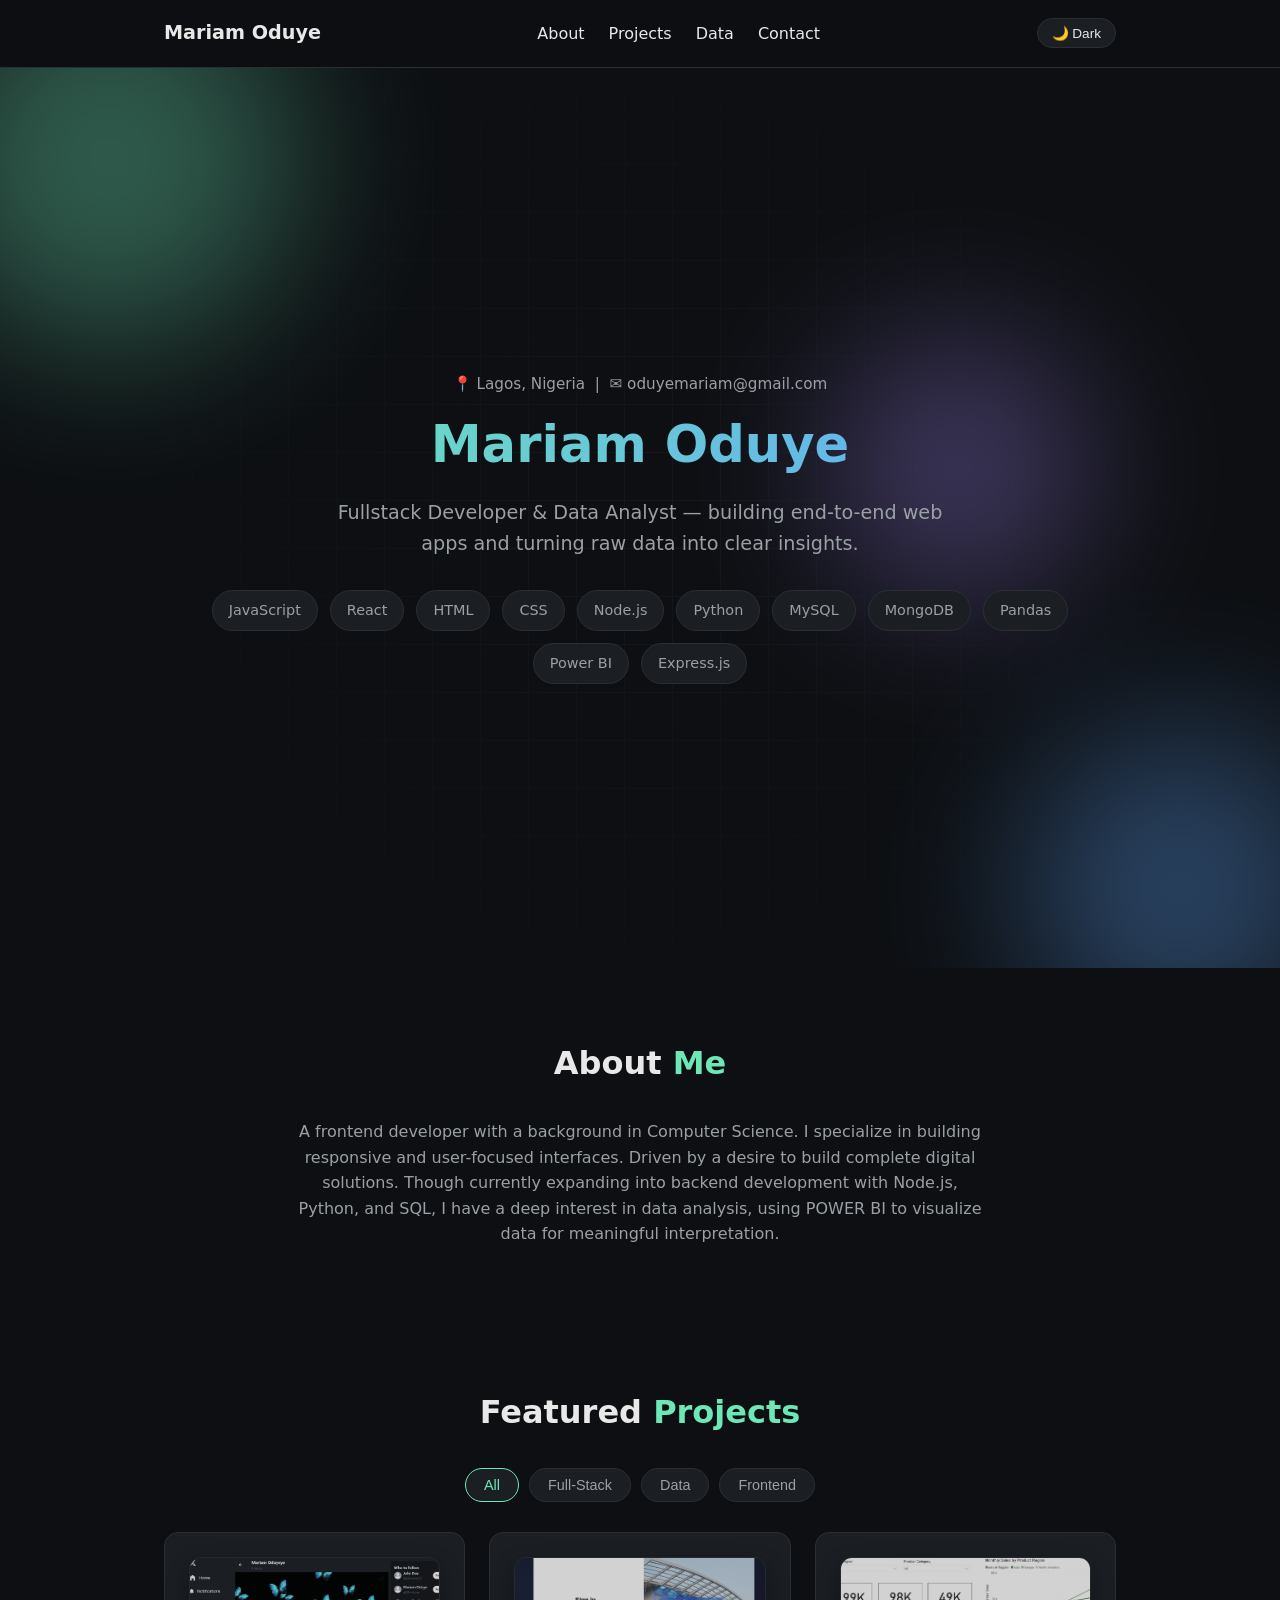
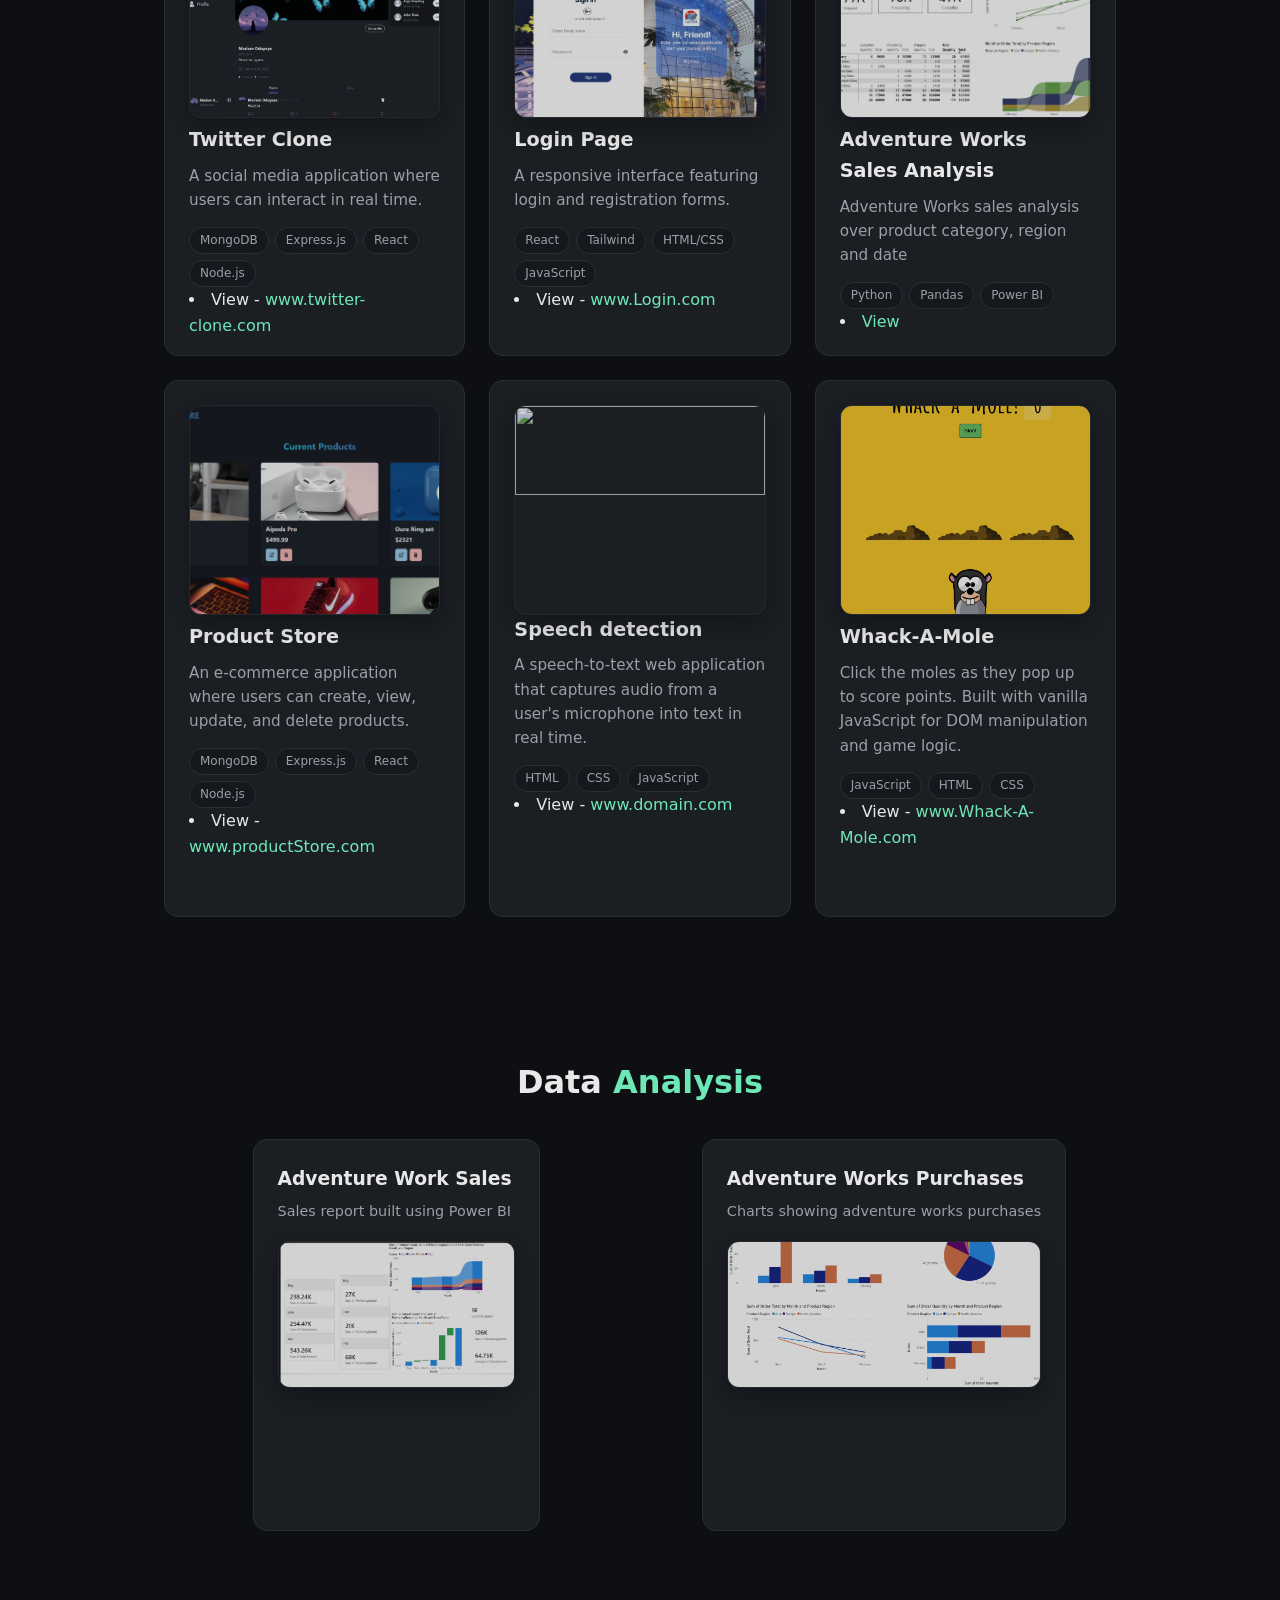
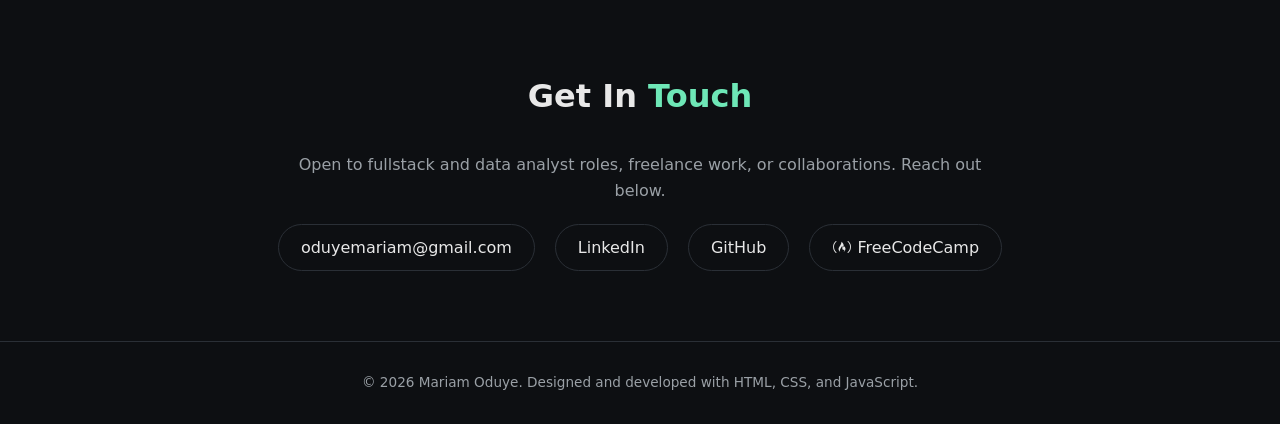
==== index.html @ d443a149 "Initial Commit" ====
<!DOCTYPE html>
<html lang="en">
<head>

<meta charset="UTF-8" />
<meta name="viewport" content="width=device-width, initial-scale=1.0" />
<link rel="stylesheet" href="style.css"/>
    <link rel="stylesheet" href="https://unicons.iconscout.com/release/v4.0.8/css/line.css">
     <link
  rel="stylesheet"
  href="https://cdnjs.cloudflare.com/ajax/libs/font-awesome/6.5.1/css/all.min.css" 
/>
    <link rel="stylesheet" href="https://cdn.jsdelivr.net/npm/swiper@11/swiper-bundle.min.css"/>
<title>Mariam Oduye — Fullstack Developer & Data Analyst</title>
</head>
<body>

<header>
  <nav>
    <div class="logo">Mariam Oduye</div>
    <ul>
      <li><a href="#about">About</a></li>
      <li><a href="#projects">Projects</a></li>
      <li><a href="#data">Data</a></li>
      <!--<li><a href="#experience">Experience</a></li>-->
      <li><a href="#contact">Contact</a></li>
    </ul>
    <button id="theme-toggle">🌙 Dark</button>
  </nav>
</header>

<!-- HERO -->
<section class="hero">
  <div class="hero-bg">
    <span></span><span></span><span></span>
  </div>
  <div class="container">
    <p class="location">📍 Lagos, Nigeria &nbsp;|&nbsp; ✉️ oduyemariam@gmail.com</p>
    <h1>Mariam Oduye</h1>
    <p class="tagline">Fullstack Developer & Data Analyst — building end-to-end web apps and turning raw data into clear insights.</p>
    <div class="stack">
      <span>JavaScript</span>
      <span>React</span>
      <span>HTML</span>
      <span>CSS</span>
      <span>Node.js</span>
      <span>Python</span>
      <span>MySQL</span>
      <span>MongoDB</span>
      <span>Pandas</span>
      <span>Power BI</span>
      <span>Express.js</span>
    </div>
  </div>
</section>

<!-- ABOUT -->
<section id="about">
  <div class="container">
    <h2>About <span>Me</span></h2>
    <p class="about-text">
       A frontend developer with a background in Computer Science. I specialize in building responsive and user-focused interfaces. 
       Driven by a desire to build complete digital solutions.
       Though currently expanding into backend development with Node.js, Python, and SQL, I have a deep interest in data analysis, using POWER BI to visualize data for meaningful interpretation. </p>
  </div>
</section>

<!-- PROJECTS -->
<section id="projects">
  <div class="container">
    <h2>Featured <span>Projects</span></h2>

    <div class="filters">
      <button class="active" data-filter="all">All</button>
      <button data-filter="fullstack">Full-Stack</button>
      <button data-filter="data">Data</button>
      <button data-filter="frontend">Frontend</button>
    </div>

    <div class="projects-grid">

       <div class="project-card" data-category="fullstack">
        <img class="images" src="/img/twitter.png"/>
        <h3>Twitter Clone</h3>
        <p>A social media application where users can interact in real time.</p>
        <div class="tags"><span>MongoDB</span><span>Express.js</span><span>React</span><span>Node.js</span></div>
        <li>View - <span><a href="https://twitter-clone-8rlw.onrender.com/" target="_blank">www.twitter-clone.com</a></span></li>

       
      </div>

      <div class="project-card" data-category="frontend">
        <img class="images" src="/img/lasswa.png"/>
        <h3>Login Page</h3>
        <p>A responsive interface featuring login and registration forms.</p>
        <div class="tags"><span>React</span><span>Tailwind</span><span>HTML/CSS</span><span>JavaScript</span></div>
        <li>View - <span><a href="https://laswwa-wmdmc.vercel.app/login" target="_blank">www.Login.com</a></span></li>

      </div>

      <div class="project-card" data-category="data">
        <img class="images" src="/img/Screenshot 2026-06-13 232346.png" alt="graph showing adventure works data"/>        
        <h3>Adventure Works Sales Analysis</h3>
        <p>Adventure Works sales analysis over product category, region and date</p>
        <div class="tags"><span>Python</span><span>Pandas</span><span>Power BI</span></div>
        <li><a href="data.html">View</a></li>
      </div>

     
      <div class="project-card" data-category="fullstack">
        <img src="/img/store.png" class="images"/>
        <h3>Product Store</h3>
        <p>An e-commerce application where users can create, view, update, and delete products.</p>
        <div class="tags"><span>MongoDB</span><span>Express.js</span><span>React</span><span>Node.js</span></div>
        <li>View - <span><a href=" https://product-store-wa7o.onrender.com/" target="_blank">www.productStore.com</a></span></li>

       
      </div>


      <div class="project-card" data-category="frontend">
        <img class="images" src="https://i.postimg.cc/zGz4M7vx/3138804-middle.png" alt=""/>
        <h3>Speech detection</h3>
        <p>A speech-to-text web application that captures audio from a user's microphone into text in real time.</p>
        <div class="tags"><span>HTML</span><span>CSS</span><span>JavaScript</span></div>
        <li>View - <span><a href=" https://maemary.github.io/Speech-Detection/" target="_blank">www.domain.com</a></span></li>

      </div>

      <div class="project-card" data-category="frontend">
        <img class="images" src="/img/whack.png"/>
        <h3>Whack-A-Mole</h3>
        <p>Click the moles as they pop up to score points. Built with vanilla JavaScript for DOM manipulation and game logic.</p>
        <div class="tags"><span>JavaScript</span><span>HTML</span><span>CSS</span></div>
         <li>View - <span><a href="https://maemary.github.io/Whack-A-Mole/" target="_blank">www.Whack-A-Mole.com</a></span></li>

      </div>

    </div>
  </div>
</section>

<!-- DATA SECTION -->
<section id="data">
  <div class="container">
    <h2>Data <span>Analysis</span></h2>
    <div class="chart-grid">
<div class="chart-card">
      <h3>Adventure Work Sales</h3>
      <p>Sales report built using Power BI</p>
        <img src="/img/Screenshot (13).png" alt=""/>
    </div>
    <div class="chart-card">
      <h3>Adventure Works Purchases</h3>
      <p>Charts showing adventure works purchases</p>
        <img src="/img/Screenshot 2026-06-12 202627.png" alt=""/>
    </div>
    </div>
    
  </div>
</section>



<!-- CONTACT -->
<section id="contact" class="contact">
  <div class="container">
    <h2>Get In <span>Touch</span></h2>
    <p class="about-text">Open to fullstack and data analyst roles, freelance work, or collaborations. Reach out below.</p>
    <div class="links">
      <a href="mailto:oduyemariam@gmail.com"><i class="uil uil-envelope-edit contact-card-icon"></i>  oduyemariam@gmail.com</a>
      <a href="https://www.linkedin.com/in/mariam-oduye-830911239/" target="_blank"> <i class="uil uil-linkedin"></i>  LinkedIn
      </a>
      <a href="https://github.com/Maemary" target="_blank"><i class="uil uil-github"></i>  GitHub</a>
          
      <a href="https://www.freecodecamp.org/maemary12" target="_blank"><i class="fab fa-free-code-camp fa-fw"></i>  FreeCodeCamp
             </a>

       
    </div>
  </div>
</section>

<footer>
 © 2026 Mariam Oduye. Designed and developed with HTML, CSS, and JavaScript.
</footer>


<script src="https://cdn.jsdelivr.net/npm/swiper@11/swiper-bundle.min.js"></script>
<script src="https://cdnjs.cloudflare.com/ajax/libs/Chart.js/4.4.0/chart.umd.min.js"></script>
<script src="script.js"></script>
</body>
</html>
---- style.css ----
:root{
    --bg:#0d0f12;
    --bg-soft:#15181d;
    --text:#e8e8e8;
    --muted:#9aa0a6;
    --accent:#6ee7b7;
    --accent2:#60a5fa;
    --card:#1b1f24;
    --border:#2a2f36;
    --radius:14px;
    --maxw:1000px;
  }
  *{margin:0;padding:0;box-sizing:border-box;}
  html{scroll-behavior:smooth;}
  body{
    background:var(--bg);
    color:var(--text);
    font-family:'Segoe UI',system-ui,sans-serif;
    line-height:1.6;
  }
  a{color:var(--accent);text-decoration:none;}
  a:hover{text-decoration:underline;}
  .container{max-width:var(--maxw);margin:0 auto;padding:0 24px;}
 
  /* NAV */
  header{
    position:sticky;top:0;background:rgba(13,15,18,0.85);
    backdrop-filter:blur(8px);border-bottom:1px solid var(--border);
    z-index:100;
  }
  nav{display:flex;justify-content:space-between;align-items:center;padding:18px 24px;max-width:var(--maxw);margin:0 auto;}
  nav .logo{font-weight:700;font-size:1.2rem;}
  nav ul{display:flex;gap:24px;list-style:none;}
  nav ul a{color:var(--text);font-weight:500;}
 
  /* THEME TOGGLE */
  #theme-toggle{
    background:var(--card);border:1px solid var(--border);color:var(--text);
    padding:6px 14px;border-radius:30px;cursor:pointer;font-size:.85rem;
  }
  body.light{
    --bg:#f5f6f8; --bg-soft:#ffffff; --text:#1a1d21; --muted:#5a6068;
    --card:#ffffff; --border:#e1e4e8;
  }
 
  /* HERO */
  .hero{
    padding:100px 24px 80px;text-align:center;
    position:relative;overflow:hidden;
    min-height:100vh;display:flex;flex-direction:column;justify-content:center;
  }
  .hero-bg{
    position:absolute;inset:0;z-index:0;overflow:hidden;
  }
  .hero-bg span{
    position:absolute;border-radius:50%;filter:blur(80px);opacity:.35;
  }
  .hero-bg span:nth-child(1){
    width:380px;height:380px;background:var(--accent);
    top:-100px;left:-80px;animation:float1 18s ease-in-out infinite;
  }
  .hero-bg span:nth-child(2){
    width:320px;height:320px;background:var(--accent2);
    bottom:-80px;right:-60px;animation:float2 22s ease-in-out infinite;
  }
  .hero-bg span:nth-child(3){
    width:260px;height:260px;background:#a78bfa;
    top:30%;right:15%;animation:float3 26s ease-in-out infinite;
  }
  .hero-bg::after{
    content:'';position:absolute;inset:0;
    background-image:
      linear-gradient(var(--border) 1px, transparent 1px),
      linear-gradient(90deg, var(--border) 1px, transparent 1px);
    background-size:48px 48px;
    opacity:.25;
    mask-image:radial-gradient(circle at center, rgba(0,0,0,1) 0%, transparent 75%);
  }
  @keyframes float1{
    0%,100%{transform:translate(0,0);}
    50%{transform:translate(60px,80px);}
  }
  @keyframes float2{
    0%,100%{transform:translate(0,0);}
    50%{transform:translate(-70px,-50px);}
  }
  @keyframes float3{
    0%,100%{transform:translate(0,0) scale(1);}
    50%{transform:translate(-40px,60px) scale(1.15);}
  }
  .hero > .container{position:relative;z-index:1;}
 
  .hero p.location{
    color:var(--muted);font-size:.95rem;margin-bottom:8px;
    opacity:0;animation:fadeUp .6s ease-out .1s forwards;
  }
  .hero h1{
    font-size:3.2rem;font-weight:800;margin-bottom:12px;
    background:linear-gradient(90deg,var(--accent),var(--accent2),var(--accent));
    background-size:200% auto;
    -webkit-background-clip:text;background-clip:text;color:transparent;
    opacity:0;animation:fadeUp .6s ease-out .25s forwards, shine 5s linear 1s infinite;
  }
  .hero .tagline{
    font-size:1.2rem;color:var(--muted);max-width:620px;margin:0 auto 30px;
    opacity:0;animation:fadeUp .6s ease-out .4s forwards;
  }
  .stack{
    display:flex;flex-wrap:wrap;gap:12px;justify-content:center;margin-top:20px;
    opacity:0;animation:fadeUp .6s ease-out .55s forwards;
  }
  .stack span{
    background:var(--card);border:1px solid var(--border);
    padding:8px 16px;border-radius:30px;font-size:.9rem;color:var(--muted);
    transition:transform .2s, border-color .2s, color .2s;
  }
  .stack span:hover{
    transform:translateY(-4px);
    border-color:var(--accent);color:var(--accent);
  }
 
  @keyframes fadeUp{
    from{opacity:0;transform:translateY(16px);}
    to{opacity:1;transform:translateY(0);}
  }
  @keyframes shine{
    to{background-position:200% center;}
  }
 
  /* SECTIONS */
  section{padding:70px 0;}
  section h2{font-size:2rem;margin-bottom:30px;text-align:center;}
  section h2 span{color:var(--accent);}
 
  /* ABOUT */
  .about-text{max-width:700px;margin:0 auto;text-align:center;color:var(--muted);}
 
  /* FILTER BUTTONS */
  .filters{
    display:flex;gap:10px;justify-content:center;flex-wrap:wrap;margin-bottom:30px;
  }
  .filters button{
    background:var(--card);border:1px solid var(--border);color:var(--muted);
    padding:8px 18px;border-radius:30px;cursor:pointer;font-size:.9rem;transition:.2s;
  }
  .filters button.active, .filters button:hover{
    border-color:var(--accent);color:var(--accent);
  }
 
  /* PROJECTS */
  .projects-grid{display:grid;grid-template-columns:repeat(auto-fit,minmax(260px,1fr));gap:24px;}
  .project-card{
    background:var(--card);border:1px solid var(--border);border-radius:var(--radius);
    padding:24px;transition:transform .25s,border-color .25s;
  }
  .project-card:hover{transform:translateY(-6px);border-color:var(--accent);}
  .project-card h3{margin-bottom:8px;font-size:1.2rem;}
  .project-card p{color:var(--muted);font-size:.95rem;margin-bottom:14px;}
  .project-card .tags{display:flex;flex-wrap:wrap;gap:6px;}
  .project-card .tags span{
    font-size:.75rem;background:var(--bg-soft);border:1px solid var(--border);
    padding:3px 10px;border-radius:20px;color:var(--muted);
  }
  .project-card.hidden{display:none;}
 
  /* DATA / CHART SECTION */
  .chart-grid{display:grid;grid-template-columns:repeat(auto-fit,minmax(260px,1fr));gap:24px;}

  .chart-card{
    background:var(--card);border:1px solid var(--border);border-radius:var(--radius);
    padding:24px;max-width:700px;margin:0 auto;
  }
  .chart-card h3{margin-bottom:6px;}
  .chart-card img, .images{
     width: 100%;          /* or fixed px/% */
  height: 43%;         /* maintain aspect ratio */
  object-fit: cover;    /* cover, contain, fill - how it fits its box */
  object-position: center; /* which part shows when cropped */
  border-radius: 12px;  /* rounded corners */
  border: 1px solid var(--border);
  box-shadow: 0 8px 24px rgba(0,0,0,0.4);
  filter: grayscale(20%) brightness(0.9); /* effects */
  opacity: 0.9;
  transition: transform 0.3s, filter 0.3s; /* for hover effects */
  }
  .chart-card p{color:var(--muted);font-size:.9rem;margin-bottom:18px;}
 
  /* EXPERIENCE */
  .timeline{max-width:700px;margin:0 auto;}
  .timeline-item{border-left:2px solid var(--border);padding-left:24px;margin-bottom:32px;position:relative;}
  .timeline-item::before{
    content:'';position:absolute;left:-7px;top:4px;
    width:12px;height:12px;border-radius:50%;background:var(--accent);
  }
  .timeline-item h3{font-size:1.1rem;}
  .timeline-item .meta{color:var(--muted);font-size:.85rem;margin-bottom:8px;}
  .timeline-item ul{padding-left:20px;color:var(--muted);font-size:.95rem;}
 
  /* CONTACT */
  .contact{text-align:center;}
  .contact .links{display:flex;gap:20px;justify-content:center;margin-top:20px;flex-wrap:wrap;}
  .contact .links a{border:1px solid var(--border);padding:10px 22px;border-radius:30px;color:var(--text);}
  .contact .links a:hover{border-color:var(--accent);color:var(--accent);text-decoration:none;}
 
  footer{text-align:center;padding:30px 0;color:var(--muted);font-size:.85rem;border-top:1px solid var(--border);}
 
  @media(max-width:600px){
    .hero h1{font-size:2.2rem;}
    nav ul{gap:14px;font-size:.9rem;}
  }
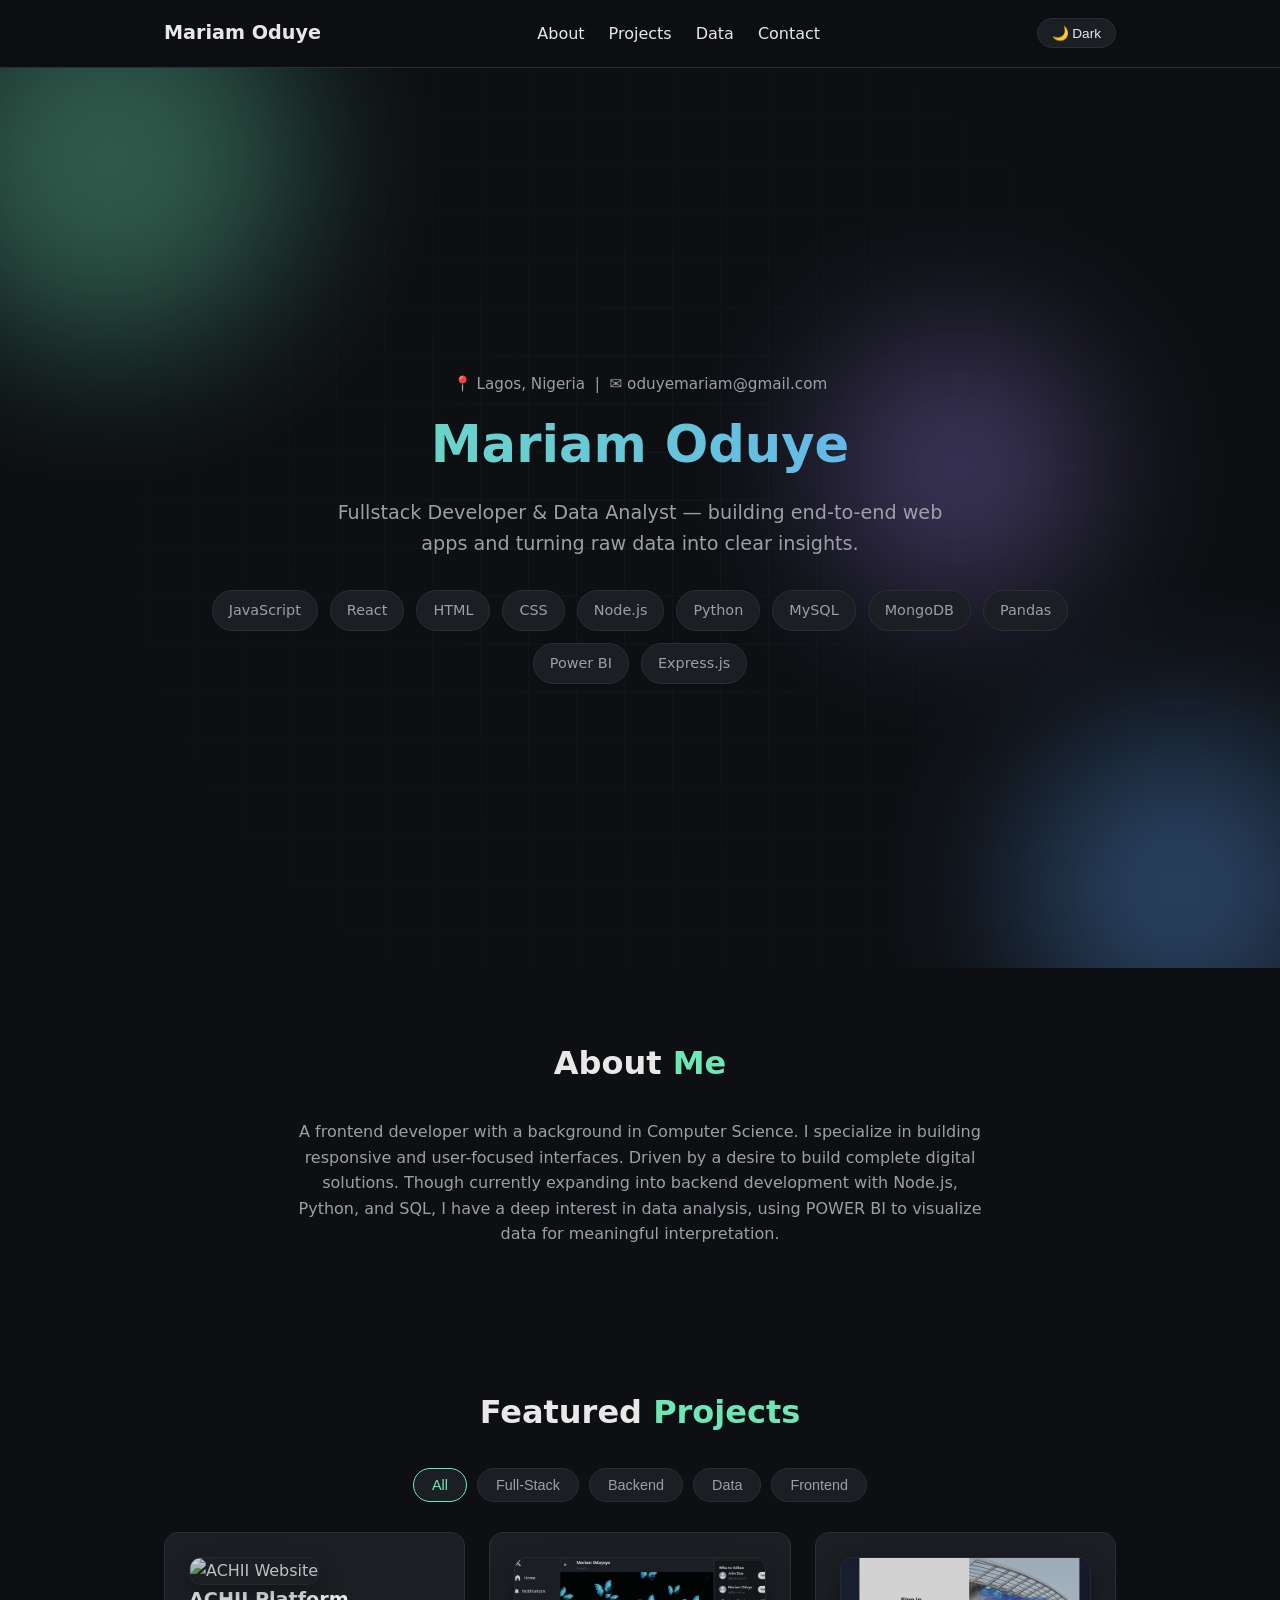
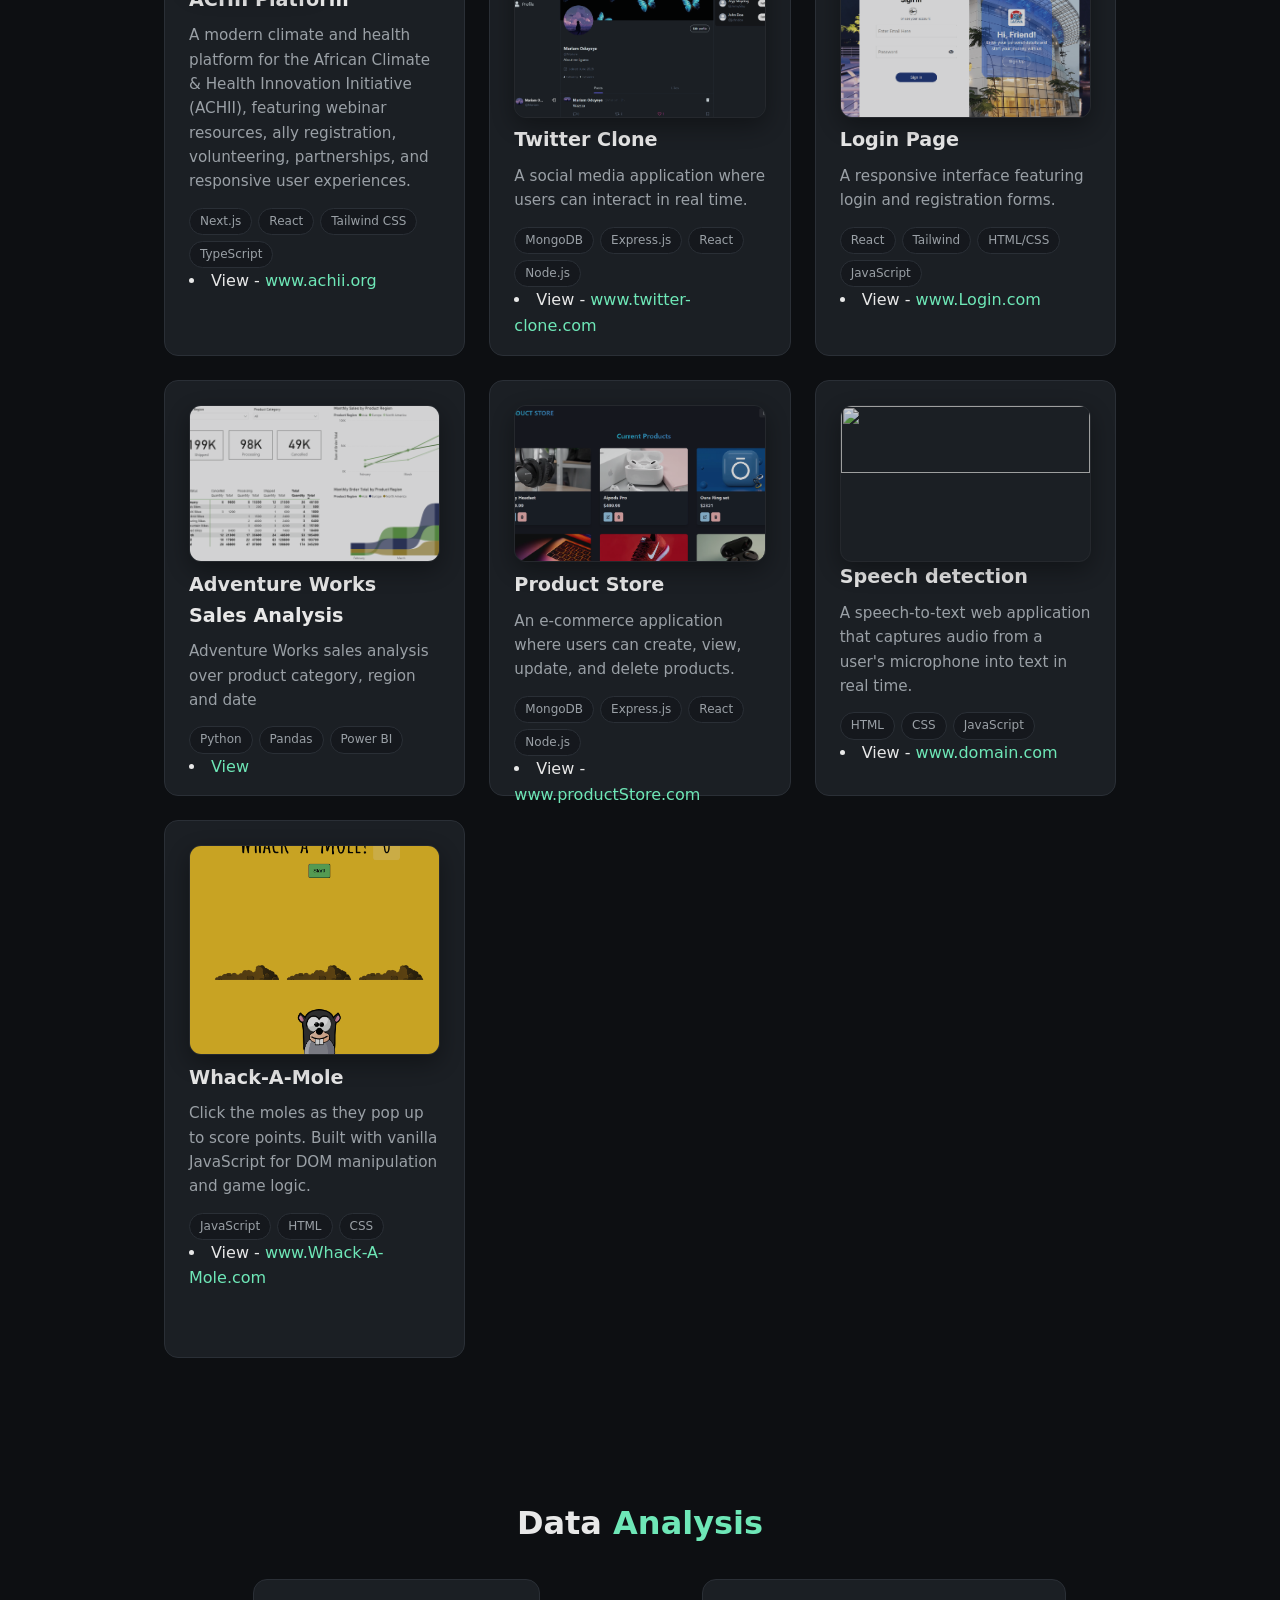
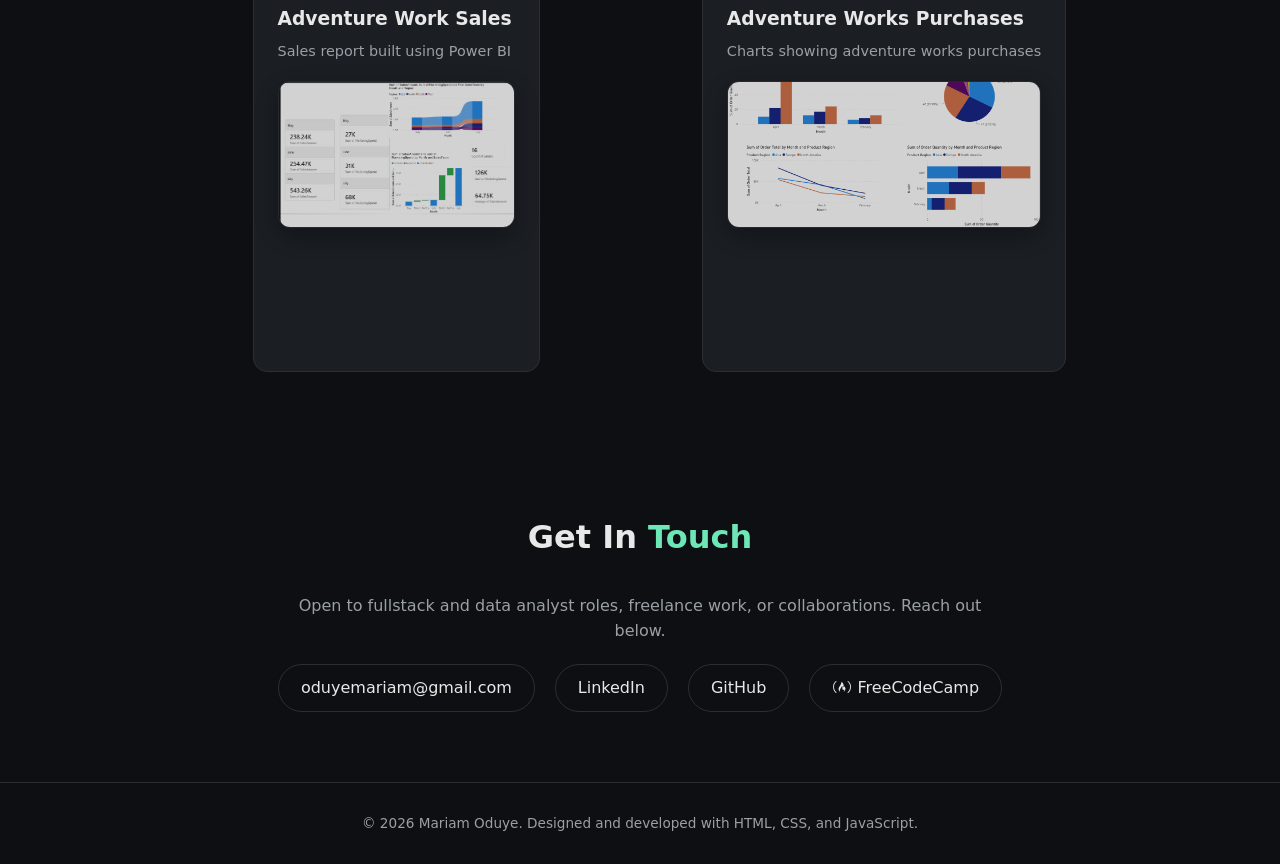
==== commit 89e360a9: "Twitter and ACHII" ====
--- a/index.html
+++ b/index.html
@@ -73,18 +73,31 @@
     <div class="filters">
       <button class="active" data-filter="all">All</button>
       <button data-filter="fullstack">Full-Stack</button>
+      <button data-filter="backend">Backend</button>
       <button data-filter="data">Data</button>
       <button data-filter="frontend">Frontend</button>
     </div>
 
     <div class="projects-grid">
+
+      <div class="project-card" data-category="backend">
+  <img class="images" src="/img/achii.png" alt="ACHII Website" />
+  <h3>ACHII Platform</h3>
+  <p>
+    A modern climate and health platform for the African Climate & Health
+    Innovation Initiative (ACHII), featuring webinar resources, ally
+    registration, volunteering, partnerships, and responsive user experiences.
+  </p>
+  <div class="tags"><span>Next.js</span><span>React</span><span>Tailwind CSS</span><span>TypeScript</span></div>
+  <li>View - <span><a href="https://achii-phi.vercel.app/" target="_blank">www.achii.org </a></span></li>
+</div>
 
        <div class="project-card" data-category="fullstack">
         <img class="images" src="/img/twitter.png"/>
         <h3>Twitter Clone</h3>
         <p>A social media application where users can interact in real time.</p>
         <div class="tags"><span>MongoDB</span><span>Express.js</span><span>React</span><span>Node.js</span></div>
-        <li>View - <span><a href="https://twitter-clone-8rlw.onrender.com/" target="_blank">www.twitter-clone.com</a></span></li>
+        <li>View - <span><a href="https://twitter-clone-frontend-alpha-six.vercel.app/" target="_blank">www.twitter-clone.com</a></span></li>
 
        
       </div>
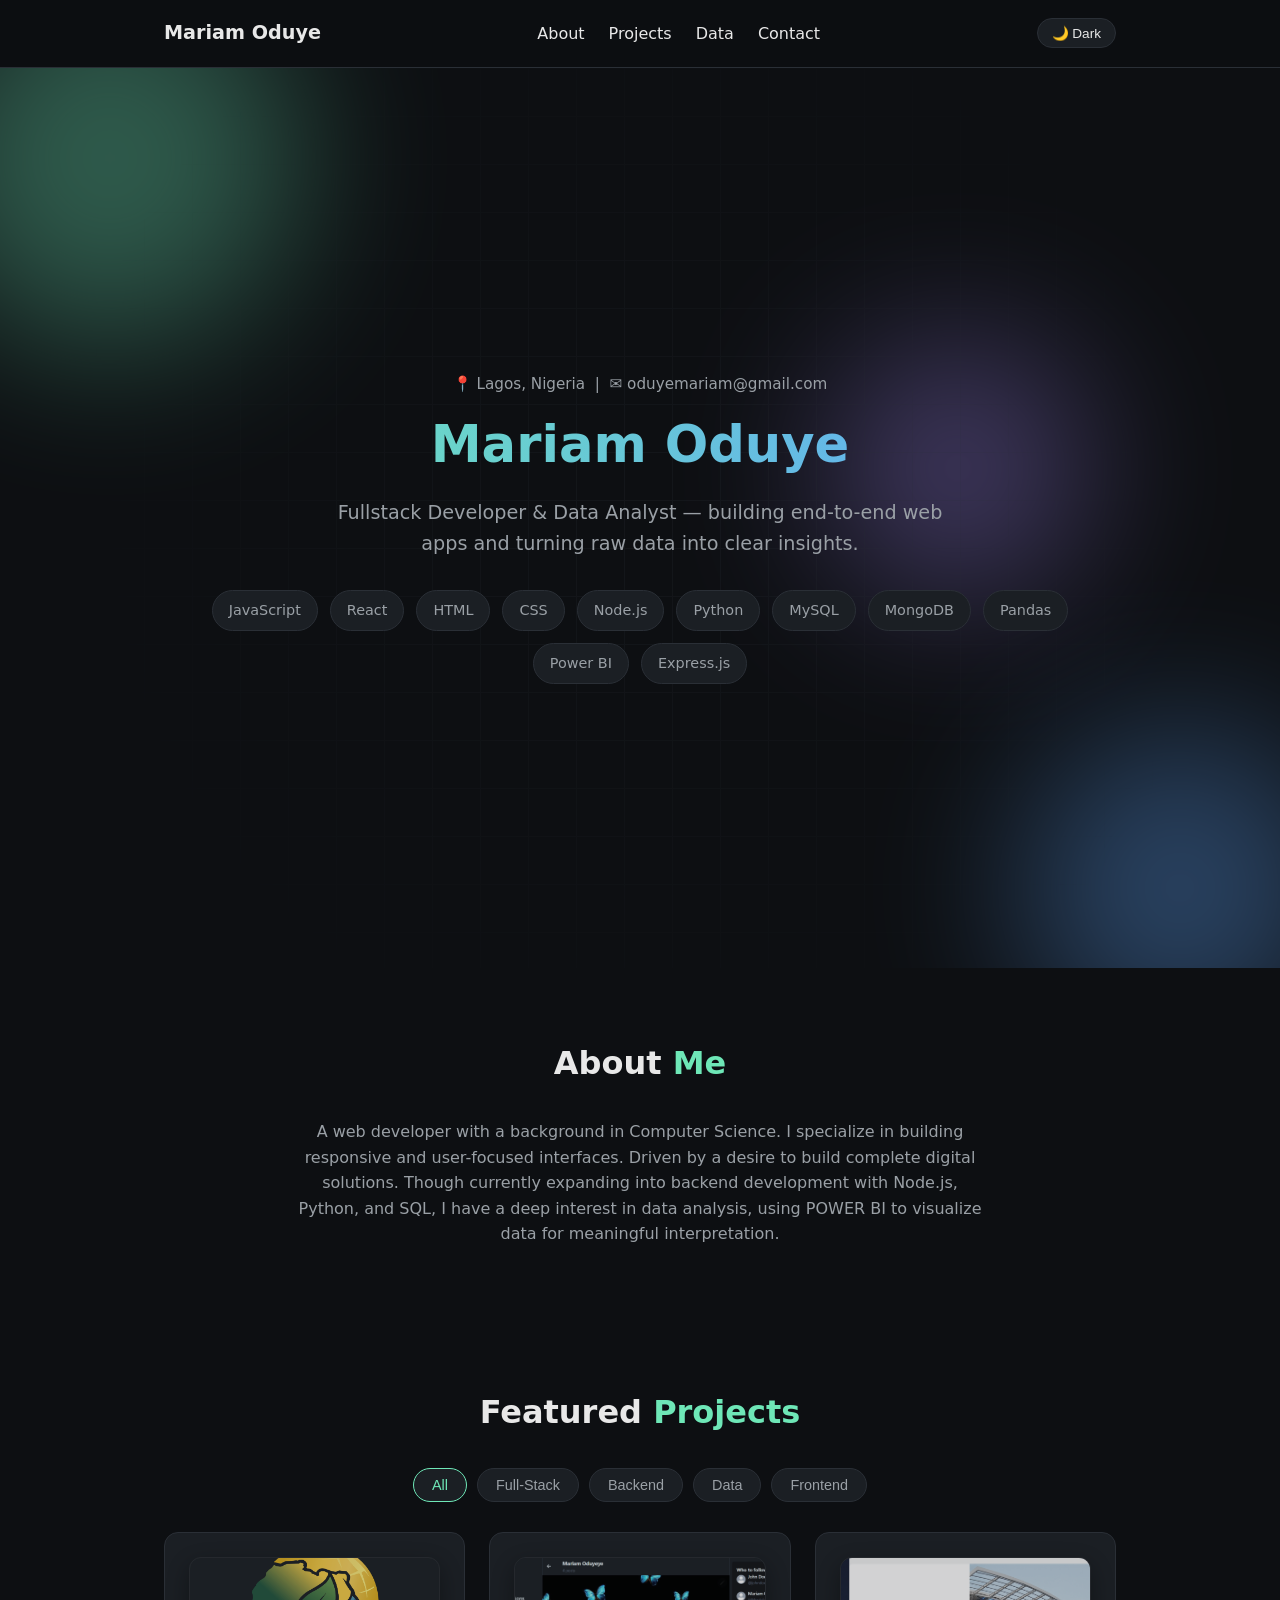
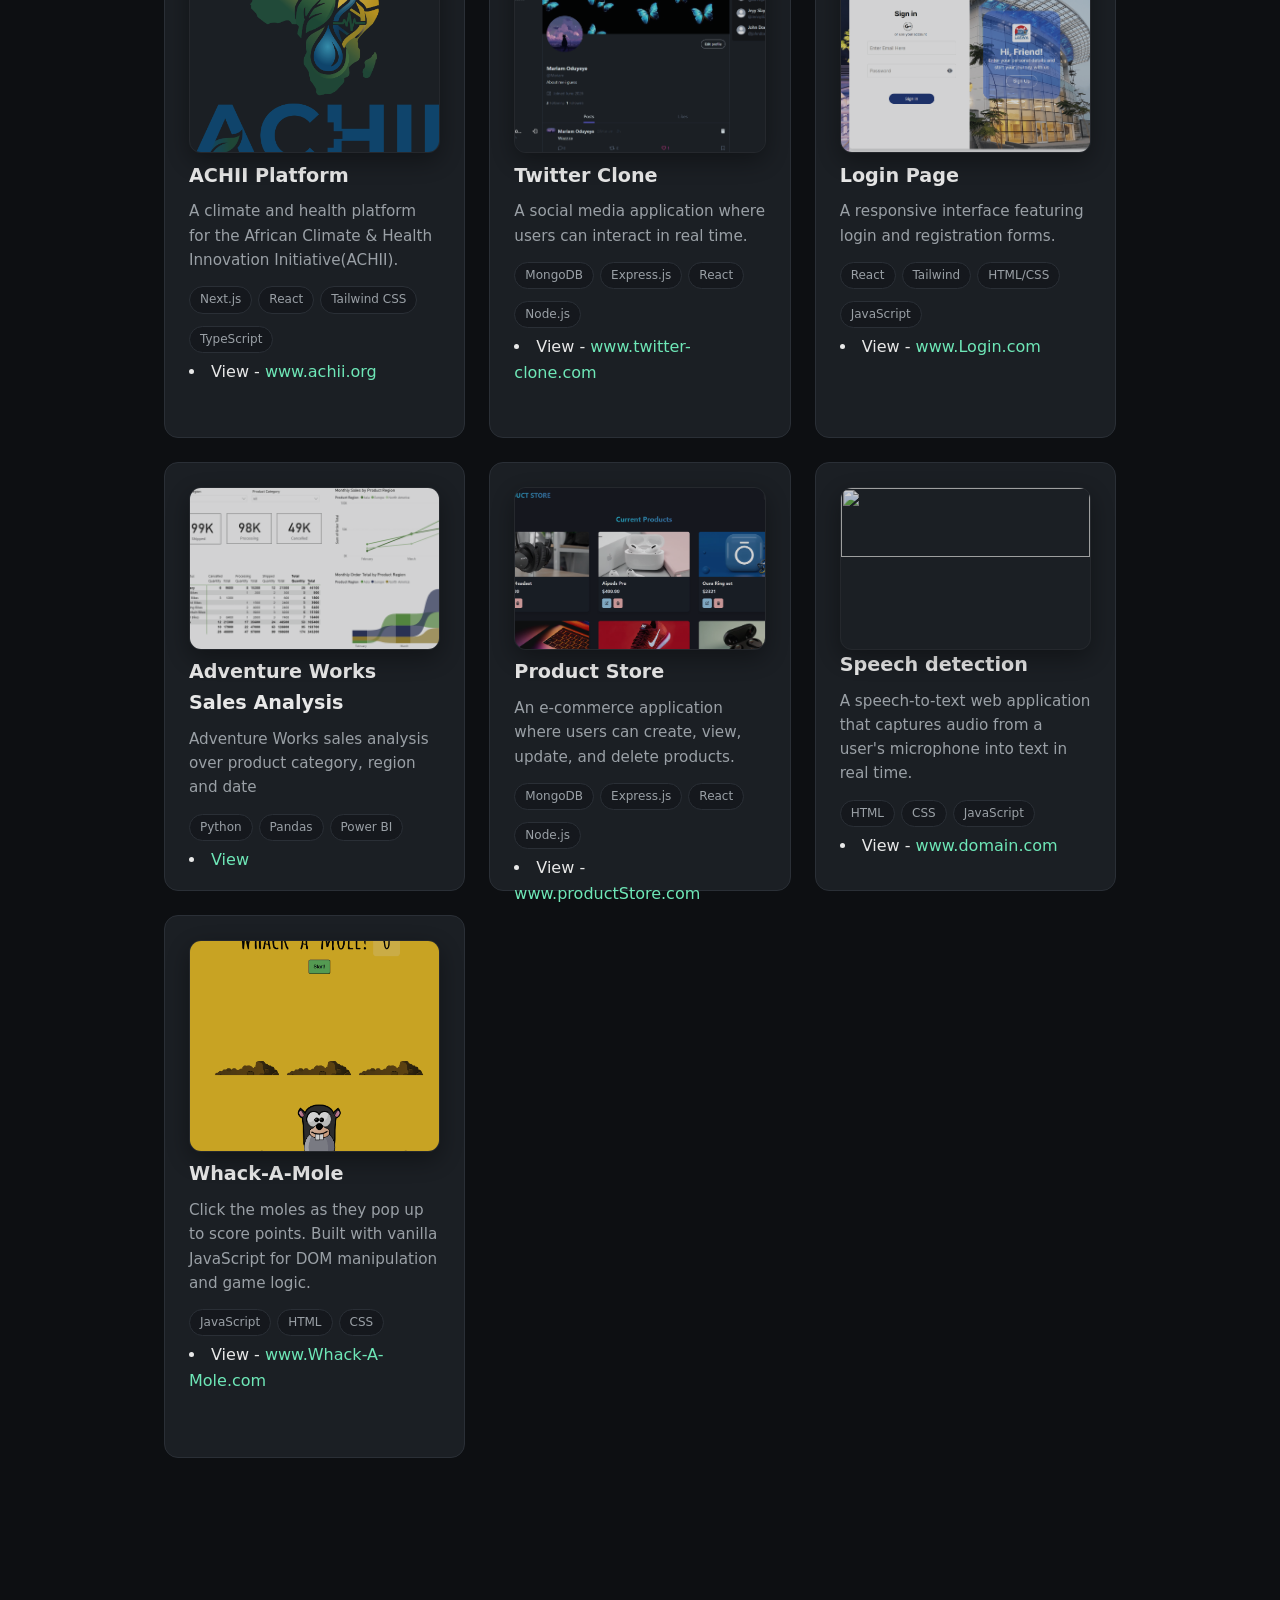
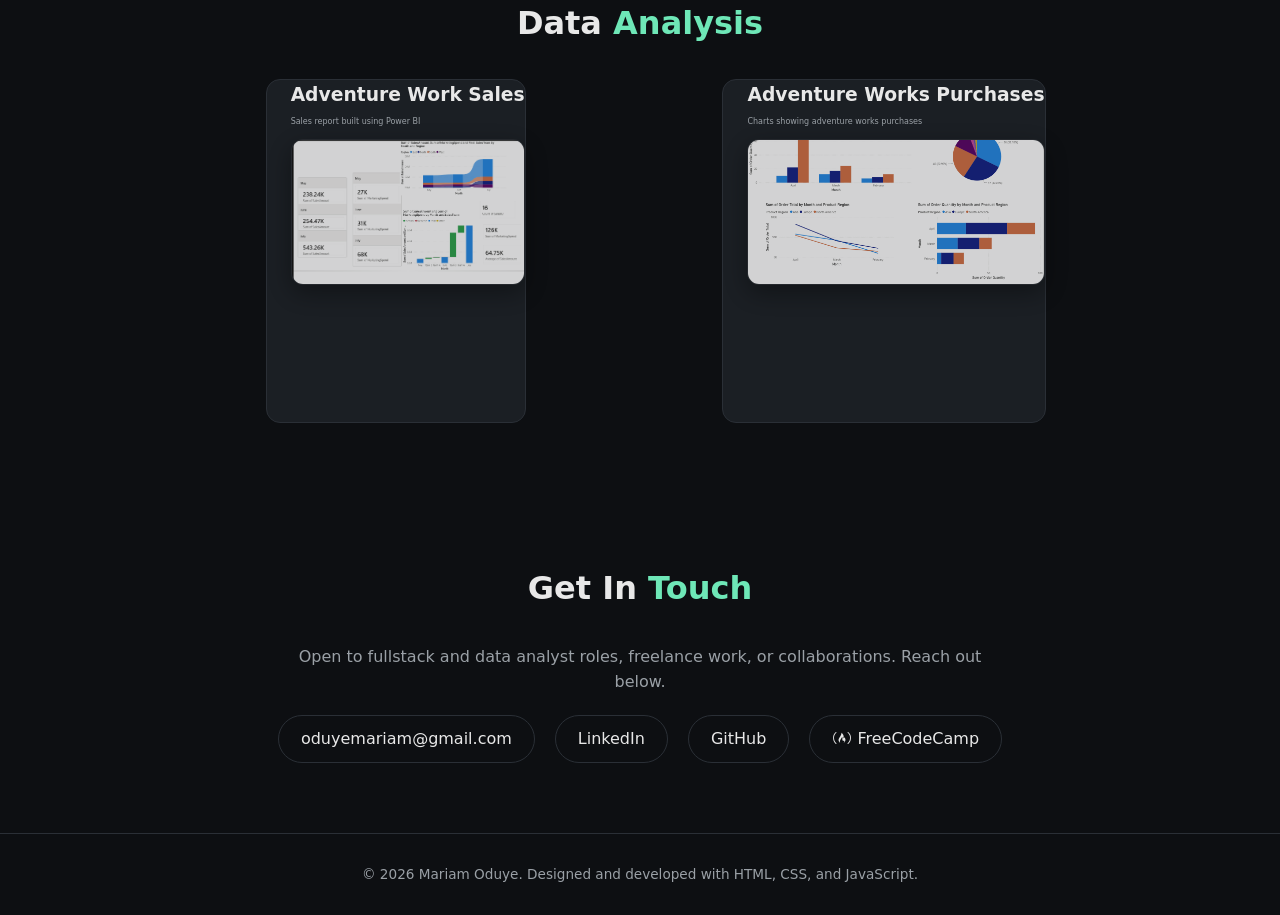
==== commit 7ae8e6ff: "Touches" ====
--- a/index.html
+++ b/index.html
@@ -59,7 +59,7 @@
   <div class="container">
     <h2>About <span>Me</span></h2>
     <p class="about-text">
-       A frontend developer with a background in Computer Science. I specialize in building responsive and user-focused interfaces. 
+       A web developer with a background in Computer Science. I specialize in building responsive and user-focused interfaces. 
        Driven by a desire to build complete digital solutions.
        Though currently expanding into backend development with Node.js, Python, and SQL, I have a deep interest in data analysis, using POWER BI to visualize data for meaningful interpretation. </p>
   </div>
@@ -83,10 +83,8 @@
       <div class="project-card" data-category="backend">
   <img class="images" src="/img/achii.png" alt="ACHII Website" />
   <h3>ACHII Platform</h3>
-  <p>
-    A modern climate and health platform for the African Climate & Health
-    Innovation Initiative (ACHII), featuring webinar resources, ally
-    registration, volunteering, partnerships, and responsive user experiences.
+  <p>A climate and health platform for the African Climate & Health
+    Innovation Initiative(ACHII).
   </p>
   <div class="tags"><span>Next.js</span><span>React</span><span>Tailwind CSS</span><span>TypeScript</span></div>
   <li>View - <span><a href="https://achii-phi.vercel.app/" target="_blank">www.achii.org </a></span></li>
--- a/style.css
+++ b/style.css
@@ -159,7 +159,7 @@
   .project-card .tags{display:flex;flex-wrap:wrap;gap:6px;}
   .project-card .tags span{
     font-size:.75rem;background:var(--bg-soft);border:1px solid var(--border);
-    padding:3px 10px;border-radius:20px;color:var(--muted);
+    padding:3px 10px;border-radius:20px;color:var(--muted);margin-bottom:6px;
   }
   .project-card.hidden{display:none;}
  
@@ -168,7 +168,7 @@
 
   .chart-card{
     background:var(--card);border:1px solid var(--border);border-radius:var(--radius);
-    padding:24px;max-width:700px;margin:0 auto;
+    padding-left:24px;padding-bottom:2px;max-width:700px;margin:0 auto;
   }
   .chart-card h3{margin-bottom:6px;}
   .chart-card img, .images{
@@ -183,7 +183,7 @@
   opacity: 0.9;
   transition: transform 0.3s, filter 0.3s; /* for hover effects */
   }
-  .chart-card p{color:var(--muted);font-size:.9rem;margin-bottom:18px;}
+  .chart-card p{color:var(--muted);font-size:.5rem;margin-bottom:10px;}
  
   /* EXPERIENCE */
   .timeline{max-width:700px;margin:0 auto;}
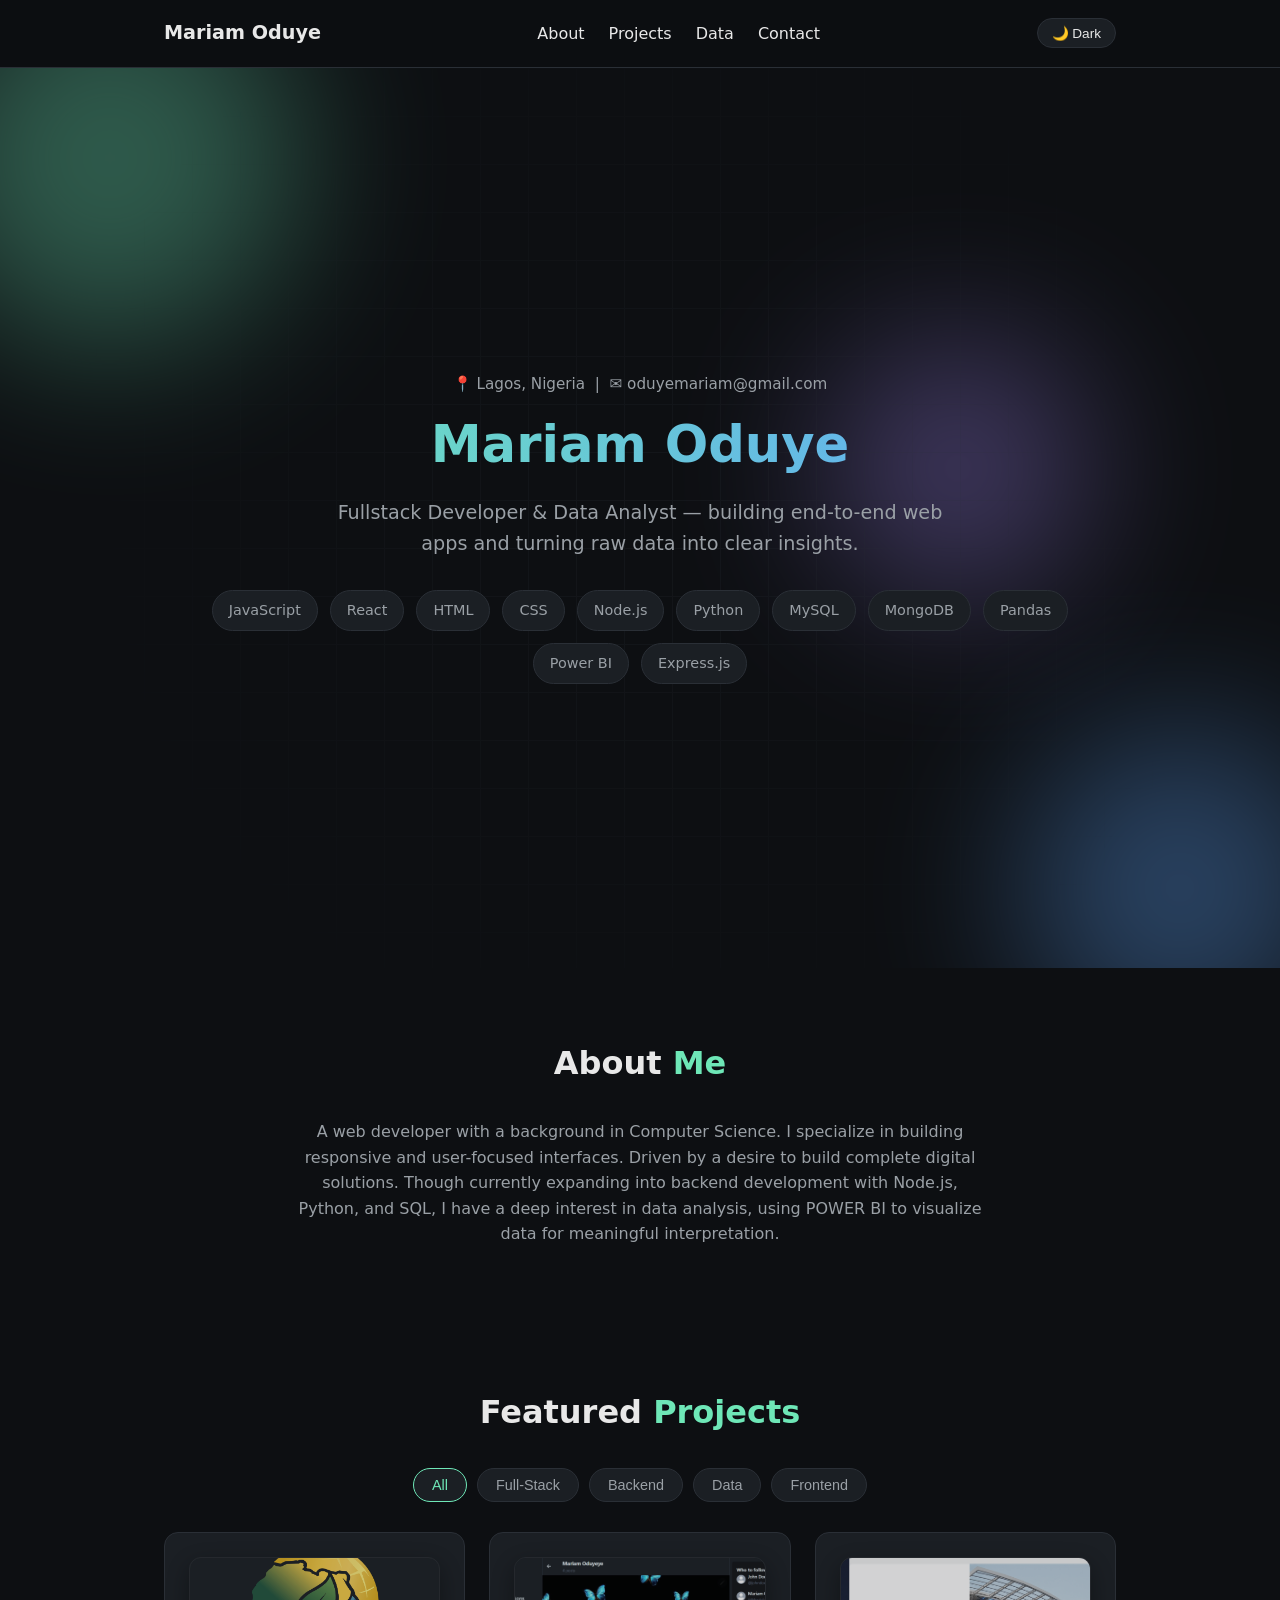
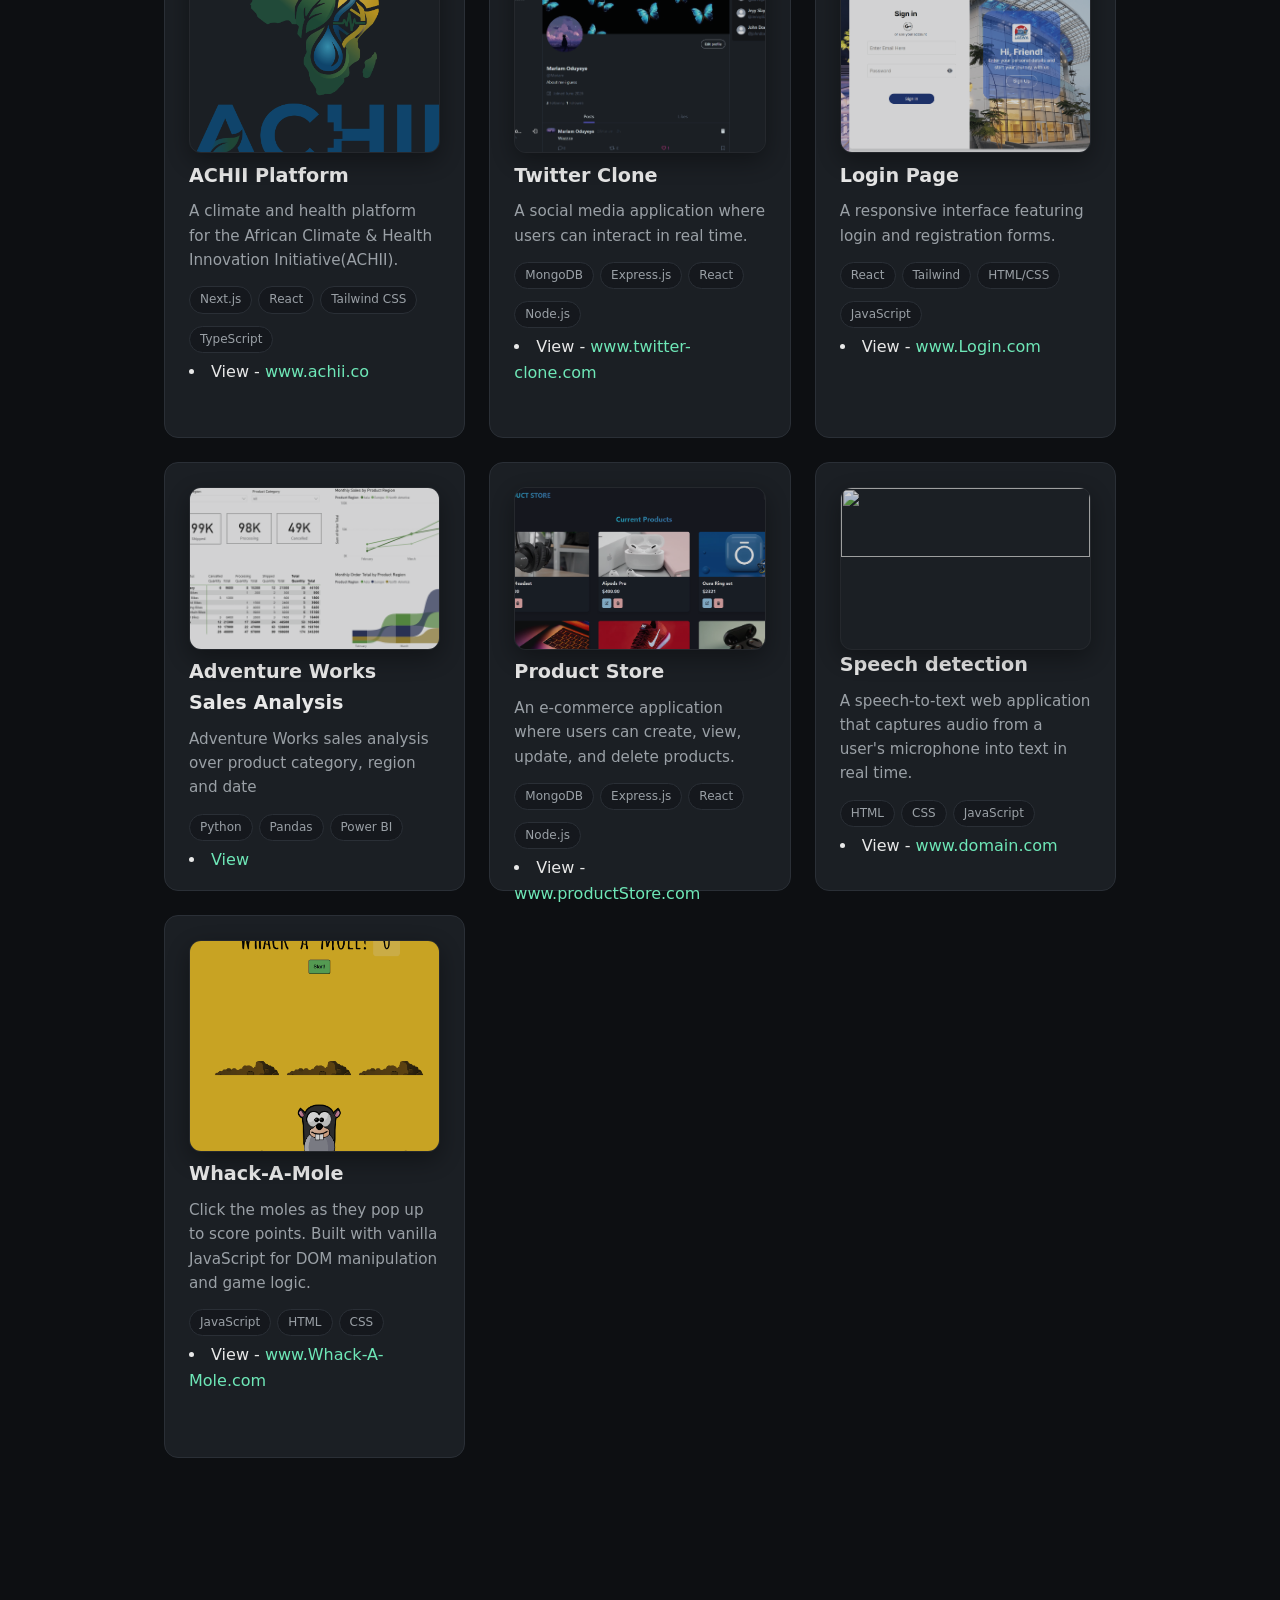
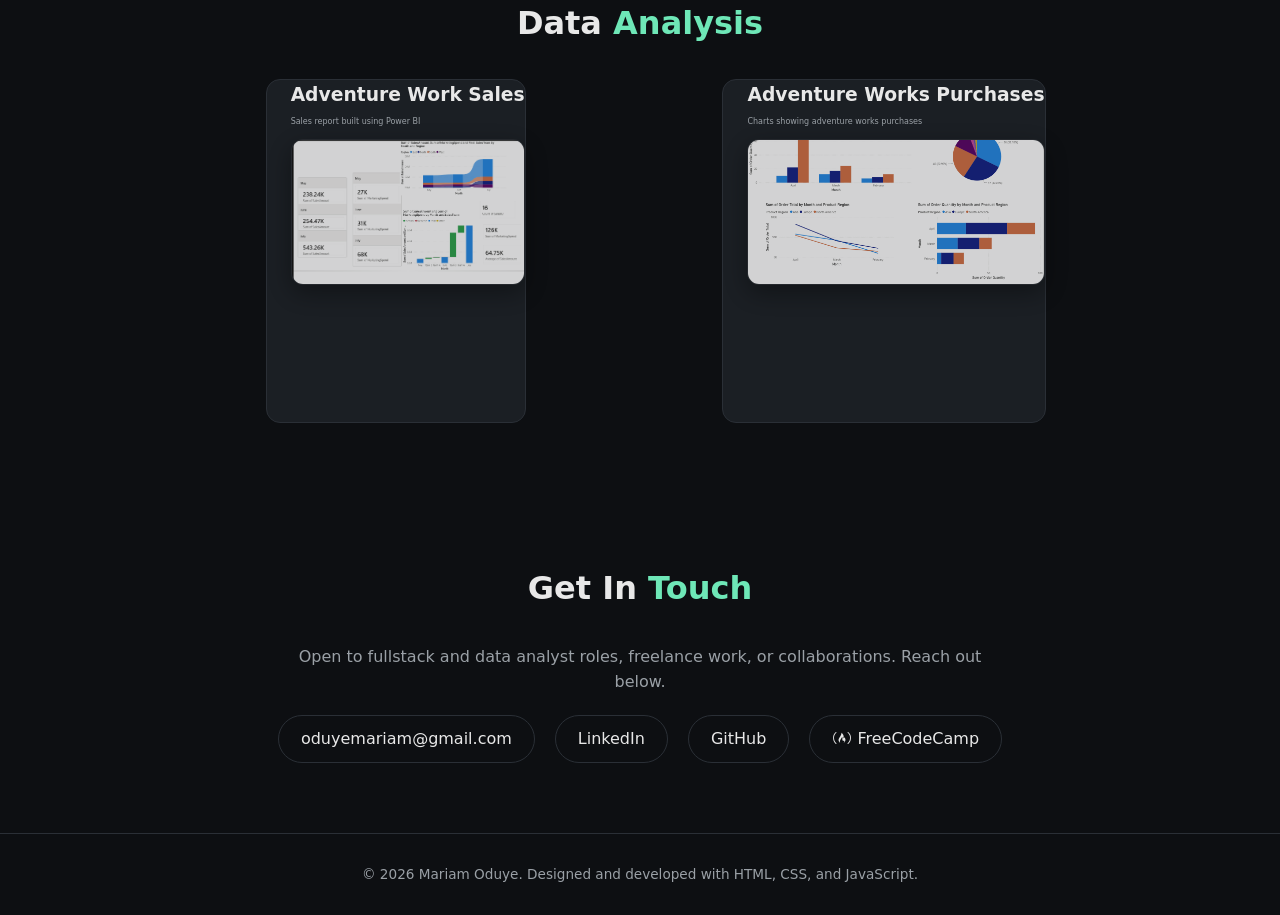
==== commit 859746e6: "Achii" ====
--- a/index.html
+++ b/index.html
@@ -18,14 +18,19 @@
 <header>
   <nav>
     <div class="logo">Mariam Oduye</div>
-    <ul>
+    <ul id="nav-links">
       <li><a href="#about">About</a></li>
       <li><a href="#projects">Projects</a></li>
       <li><a href="#data">Data</a></li>
       <!--<li><a href="#experience">Experience</a></li>-->
       <li><a href="#contact">Contact</a></li>
     </ul>
-    <button id="theme-toggle">🌙 Dark</button>
+    <div class="nav-actions">
+      <button id="theme-toggle">🌙 Dark</button>
+      <button id="nav-toggle" class="nav-toggle" aria-label="Toggle menu" aria-expanded="false">
+        <span></span><span></span><span></span>
+      </button>
+    </div>
   </nav>
 </header>
 
@@ -87,7 +92,7 @@
     Innovation Initiative(ACHII).
   </p>
   <div class="tags"><span>Next.js</span><span>React</span><span>Tailwind CSS</span><span>TypeScript</span></div>
-  <li>View - <span><a href="https://achii-phi.vercel.app/" target="_blank">www.achii.org </a></span></li>
+  <li>View - <span><a href="https://achii.co" target="_blank">www.achii.co </a></span></li>
 </div>
 
        <div class="project-card" data-category="fullstack">
--- a/style.css
+++ b/style.css
@@ -28,16 +28,30 @@
     backdrop-filter:blur(8px);border-bottom:1px solid var(--border);
     z-index:100;
   }
-  nav{display:flex;justify-content:space-between;align-items:center;padding:18px 24px;max-width:var(--maxw);margin:0 auto;}
+  nav{display:flex;justify-content:space-between;align-items:center;padding:18px 24px;max-width:var(--maxw);margin:0 auto;position:relative;}
   nav .logo{font-weight:700;font-size:1.2rem;}
   nav ul{display:flex;gap:24px;list-style:none;}
   nav ul a{color:var(--text);font-weight:500;}
- 
+  nav .nav-actions{display:flex;align-items:center;gap:14px;}
+
   /* THEME TOGGLE */
   #theme-toggle{
     background:var(--card);border:1px solid var(--border);color:var(--text);
     padding:6px 14px;border-radius:30px;cursor:pointer;font-size:.85rem;
   }
+
+  /* HAMBURGER (hidden on desktop) */
+  .nav-toggle{
+    display:none;flex-direction:column;justify-content:center;gap:5px;
+    width:32px;height:32px;background:transparent;border:none;cursor:pointer;padding:0;
+  }
+  .nav-toggle span{
+    display:block;width:100%;height:2px;background:var(--text);border-radius:2px;
+    transition:transform .25s, opacity .25s;
+  }
+  .nav-toggle[aria-expanded="true"] span:nth-child(1){transform:translateY(7px) rotate(45deg);}
+  .nav-toggle[aria-expanded="true"] span:nth-child(2){opacity:0;}
+  .nav-toggle[aria-expanded="true"] span:nth-child(3){transform:translateY(-7px) rotate(-45deg);}
   body.light{
     --bg:#f5f6f8; --bg-soft:#ffffff; --text:#1a1d21; --muted:#5a6068;
     --card:#ffffff; --border:#e1e4e8;
@@ -204,7 +218,39 @@
  
   footer{text-align:center;padding:30px 0;color:var(--muted);font-size:.85rem;border-top:1px solid var(--border);}
  
-  @media(max-width:600px){
+  @media(max-width:700px){
     .hero h1{font-size:2.2rem;}
-    nav ul{gap:14px;font-size:.9rem;}
+
+    .nav-toggle{display:flex;}
+
+    nav ul{
+      display:flex;flex-direction:column;gap:0;
+      position:absolute;top:100%;left:0;right:0;
+      background:var(--bg-soft);border-bottom:1px solid var(--border);
+      max-height:0;overflow:hidden;opacity:0;
+      transition:max-height .3s ease, opacity .25s ease;
+    }
+    nav ul#nav-links.open{
+      max-height:320px;opacity:1;
+    }
+    nav ul li{width:100%;}
+    nav ul a{
+      display:block;padding:14px 24px;border-top:1px solid var(--border);
+      font-size:1rem;
+    }
+
+    /* PROJECTS: 3 per row on mobile */
+    .projects-grid{grid-template-columns:repeat(3,1fr);gap:8px;}
+    .project-card{padding:8px;border-radius:10px;}
+    .project-card .images{height:60px;border-radius:6px;}
+    .project-card h3{font-size:.7rem;margin-bottom:2px;line-height:1.2;}
+    .project-card p, .project-card .tags{display:none;}
+    .project-card li{font-size:.6rem;list-style:none;}
+
+    /* DATA ANALYSIS: 3 per row on mobile */
+    .chart-grid{grid-template-columns:repeat(3,1fr);gap:8px;max-width:100%;}
+    .chart-card{padding:8px;max-width:none;border-radius:10px;}
+    .chart-card .images{height:60px;border-radius:6px;}
+    .chart-card h3{font-size:.7rem;margin-bottom:2px;line-height:1.2;}
+    .chart-card p{display:none;}
   }
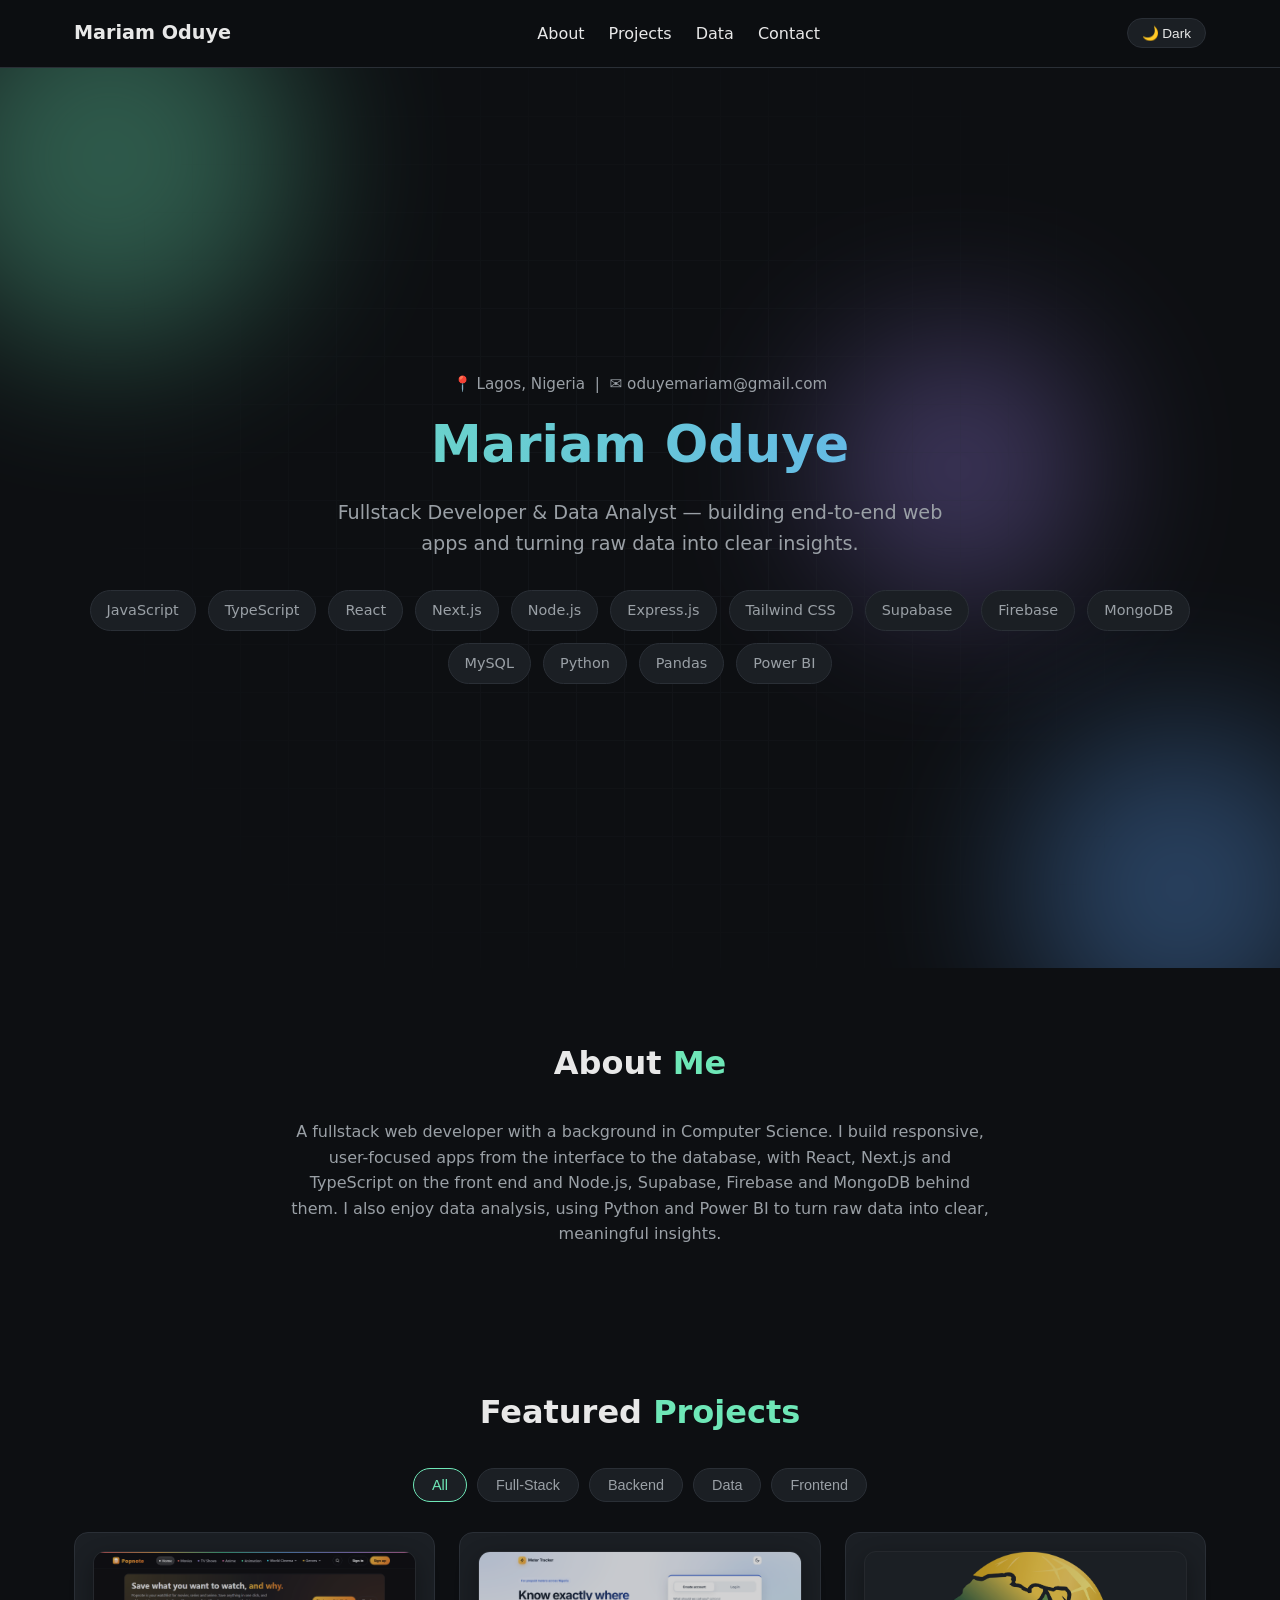
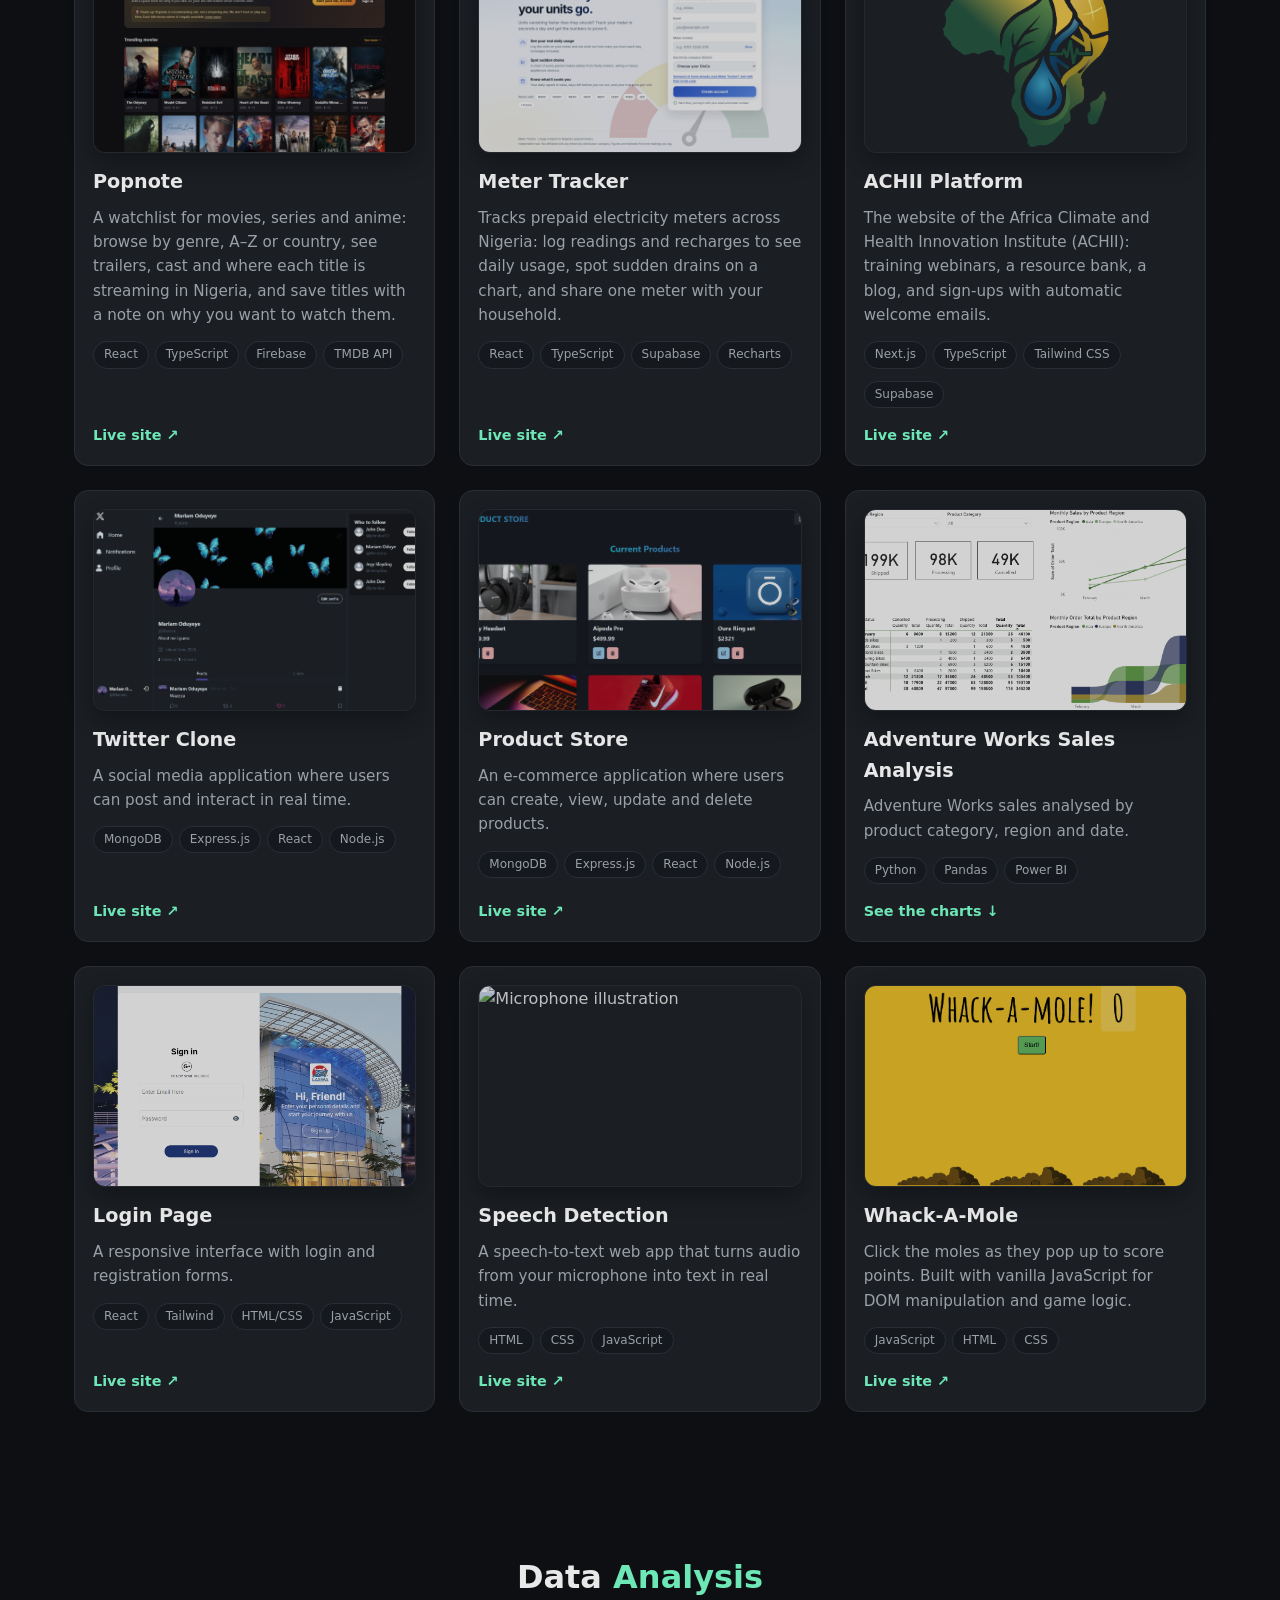
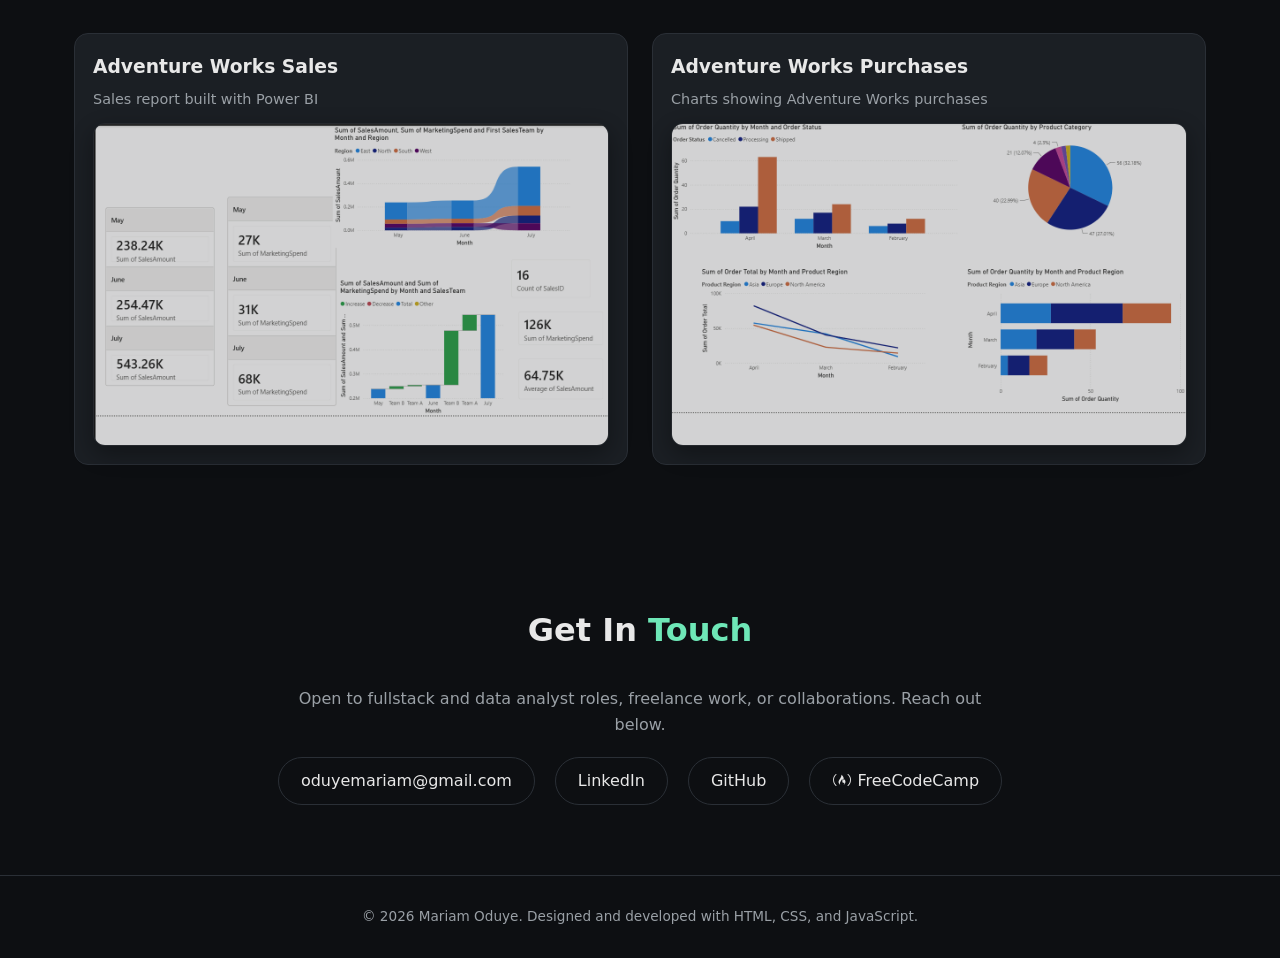
==== commit 8573adbc: "Add Popnote and Meter Tracker, fix ACHII name, tidy card sizes Co-Authored-By: Claude Opus 5.5 <nore" ====
--- a/index.html
+++ b/index.html
@@ -1,16 +1,11 @@
 <!DOCTYPE html>
 <html lang="en">
 <head>
-
 <meta charset="UTF-8" />
 <meta name="viewport" content="width=device-width, initial-scale=1.0" />
 <link rel="stylesheet" href="style.css"/>
-    <link rel="stylesheet" href="https://unicons.iconscout.com/release/v4.0.8/css/line.css">
-     <link
-  rel="stylesheet"
-  href="https://cdnjs.cloudflare.com/ajax/libs/font-awesome/6.5.1/css/all.min.css" 
-/>
-    <link rel="stylesheet" href="https://cdn.jsdelivr.net/npm/swiper@11/swiper-bundle.min.css"/>
+<link rel="stylesheet" href="https://unicons.iconscout.com/release/v4.0.8/css/line.css">
+<link rel="stylesheet" href="https://cdnjs.cloudflare.com/ajax/libs/font-awesome/6.5.1/css/all.min.css"/>
 <title>Mariam Oduye — Fullstack Developer & Data Analyst</title>
 </head>
 <body>
@@ -22,7 +17,6 @@
       <li><a href="#about">About</a></li>
       <li><a href="#projects">Projects</a></li>
       <li><a href="#data">Data</a></li>
-      <!--<li><a href="#experience">Experience</a></li>-->
       <li><a href="#contact">Contact</a></li>
     </ul>
     <div class="nav-actions">
@@ -45,16 +39,19 @@
     <p class="tagline">Fullstack Developer & Data Analyst — building end-to-end web apps and turning raw data into clear insights.</p>
     <div class="stack">
       <span>JavaScript</span>
+      <span>TypeScript</span>
       <span>React</span>
-      <span>HTML</span>
-      <span>CSS</span>
+      <span>Next.js</span>
       <span>Node.js</span>
+      <span>Express.js</span>
+      <span>Tailwind CSS</span>
+      <span>Supabase</span>
+      <span>Firebase</span>
+      <span>MongoDB</span>
+      <span>MySQL</span>
       <span>Python</span>
-      <span>MySQL</span>
-      <span>MongoDB</span>
       <span>Pandas</span>
       <span>Power BI</span>
-      <span>Express.js</span>
     </div>
   </div>
 </section>
@@ -64,9 +61,11 @@
   <div class="container">
     <h2>About <span>Me</span></h2>
     <p class="about-text">
-       A web developer with a background in Computer Science. I specialize in building responsive and user-focused interfaces. 
-       Driven by a desire to build complete digital solutions.
-       Though currently expanding into backend development with Node.js, Python, and SQL, I have a deep interest in data analysis, using POWER BI to visualize data for meaningful interpretation. </p>
+      A fullstack web developer with a background in Computer Science. I build responsive, user-focused
+      apps from the interface to the database, with React, Next.js and TypeScript on the front end and
+      Node.js, Supabase, Firebase and MongoDB behind them. I also enjoy data analysis, using Python and
+      Power BI to turn raw data into clear, meaningful insights.
+    </p>
   </div>
 </section>
 
@@ -85,71 +84,76 @@
 
     <div class="projects-grid">
 
-      <div class="project-card" data-category="backend">
-  <img class="images" src="/img/achii.png" alt="ACHII Website" />
-  <h3>ACHII Platform</h3>
-  <p>A climate and health platform for the African Climate & Health
-    Innovation Initiative(ACHII).
-  </p>
-  <div class="tags"><span>Next.js</span><span>React</span><span>Tailwind CSS</span><span>TypeScript</span></div>
-  <li>View - <span><a href="https://achii.co" target="_blank">www.achii.co </a></span></li>
-</div>
-
-       <div class="project-card" data-category="fullstack">
-        <img class="images" src="/img/twitter.png"/>
+      <div class="project-card" data-category="fullstack">
+        <img class="images" src="img/popnote.png" alt="Popnote home page showing trending movies" />
+        <h3>Popnote</h3>
+        <p>A watchlist for movies, series and anime: browse by genre, A–Z or country, see trailers, cast and where each title is streaming in Nigeria, and save titles with a note on why you want to watch them.</p>
+        <div class="tags"><span>React</span><span>TypeScript</span><span>Firebase</span><span>TMDB API</span></div>
+        <a class="project-link" href="https://pop-note.vercel.app/" target="_blank" rel="noreferrer">Live site ↗</a>
+      </div>
+
+      <div class="project-card" data-category="fullstack">
+        <img class="images" src="img/meter-tracker.png" alt="Meter Tracker sign-up page" />
+        <h3>Meter Tracker</h3>
+        <p>Tracks prepaid electricity meters across Nigeria: log readings and recharges to see daily usage, spot sudden drains on a chart, and share one meter with your household.</p>
+        <div class="tags"><span>React</span><span>TypeScript</span><span>Supabase</span><span>Recharts</span></div>
+        <a class="project-link" href="https://meter-tracker-rosy.vercel.app/" target="_blank" rel="noreferrer">Live site ↗</a>
+      </div>
+
+      <div class="project-card" data-category="fullstack">
+        <img class="images" src="img/achii.png" alt="ACHII website" />
+        <h3>ACHII Platform</h3>
+        <p>The website of the Africa Climate and Health Innovation Institute (ACHII): training webinars, a resource bank, a blog, and sign-ups with automatic welcome emails.</p>
+        <div class="tags"><span>Next.js</span><span>TypeScript</span><span>Tailwind CSS</span><span>Supabase</span></div>
+        <a class="project-link" href="https://achii.co" target="_blank" rel="noreferrer">Live site ↗</a>
+      </div>
+
+      <div class="project-card" data-category="fullstack">
+        <img class="images" src="img/twitter.png" alt="Twitter clone feed" />
         <h3>Twitter Clone</h3>
-        <p>A social media application where users can interact in real time.</p>
+        <p>A social media application where users can post and interact in real time.</p>
         <div class="tags"><span>MongoDB</span><span>Express.js</span><span>React</span><span>Node.js</span></div>
-        <li>View - <span><a href="https://twitter-clone-frontend-alpha-six.vercel.app/" target="_blank">www.twitter-clone.com</a></span></li>
-
-       
+        <a class="project-link" href="https://twitter-clone-frontend-alpha-six.vercel.app/" target="_blank" rel="noreferrer">Live site ↗</a>
+      </div>
+
+      <div class="project-card" data-category="fullstack">
+        <img class="images" src="img/store.png" alt="Product store page" />
+        <h3>Product Store</h3>
+        <p>An e-commerce application where users can create, view, update and delete products.</p>
+        <div class="tags"><span>MongoDB</span><span>Express.js</span><span>React</span><span>Node.js</span></div>
+        <a class="project-link" href="https://product-store-wa7o.onrender.com/" target="_blank" rel="noreferrer">Live site ↗</a>
+      </div>
+
+      <div class="project-card" data-category="data">
+        <img class="images" src="img/Screenshot 2026-06-13 232346.png" alt="Graph of Adventure Works sales data"/>
+        <h3>Adventure Works Sales Analysis</h3>
+        <p>Adventure Works sales analysed by product category, region and date.</p>
+        <div class="tags"><span>Python</span><span>Pandas</span><span>Power BI</span></div>
+        <a class="project-link" href="#data">See the charts ↓</a>
       </div>
 
       <div class="project-card" data-category="frontend">
-        <img class="images" src="/img/lasswa.png"/>
+        <img class="images" src="img/lasswa.png" alt="Login page"/>
         <h3>Login Page</h3>
-        <p>A responsive interface featuring login and registration forms.</p>
+        <p>A responsive interface with login and registration forms.</p>
         <div class="tags"><span>React</span><span>Tailwind</span><span>HTML/CSS</span><span>JavaScript</span></div>
-        <li>View - <span><a href="https://laswwa-wmdmc.vercel.app/login" target="_blank">www.Login.com</a></span></li>
-
-      </div>
-
-      <div class="project-card" data-category="data">
-        <img class="images" src="/img/Screenshot 2026-06-13 232346.png" alt="graph showing adventure works data"/>        
-        <h3>Adventure Works Sales Analysis</h3>
-        <p>Adventure Works sales analysis over product category, region and date</p>
-        <div class="tags"><span>Python</span><span>Pandas</span><span>Power BI</span></div>
-        <li><a href="data.html">View</a></li>
-      </div>
-
-     
-      <div class="project-card" data-category="fullstack">
-        <img src="/img/store.png" class="images"/>
-        <h3>Product Store</h3>
-        <p>An e-commerce application where users can create, view, update, and delete products.</p>
-        <div class="tags"><span>MongoDB</span><span>Express.js</span><span>React</span><span>Node.js</span></div>
-        <li>View - <span><a href=" https://product-store-wa7o.onrender.com/" target="_blank">www.productStore.com</a></span></li>
-
-       
-      </div>
-
+        <a class="project-link" href="https://laswwa-wmdmc.vercel.app/login" target="_blank" rel="noreferrer">Live site ↗</a>
+      </div>
 
       <div class="project-card" data-category="frontend">
-        <img class="images" src="https://i.postimg.cc/zGz4M7vx/3138804-middle.png" alt=""/>
-        <h3>Speech detection</h3>
-        <p>A speech-to-text web application that captures audio from a user's microphone into text in real time.</p>
+        <img class="images" src="https://i.postimg.cc/zGz4M7vx/3138804-middle.png" alt="Microphone illustration"/>
+        <h3>Speech Detection</h3>
+        <p>A speech-to-text web app that turns audio from your microphone into text in real time.</p>
         <div class="tags"><span>HTML</span><span>CSS</span><span>JavaScript</span></div>
-        <li>View - <span><a href=" https://maemary.github.io/Speech-Detection/" target="_blank">www.domain.com</a></span></li>
-
+        <a class="project-link" href="https://maemary.github.io/Speech-Detection/" target="_blank" rel="noreferrer">Live site ↗</a>
       </div>
 
       <div class="project-card" data-category="frontend">
-        <img class="images" src="/img/whack.png"/>
+        <img class="images" src="img/whack.png" alt="Whack-A-Mole game"/>
         <h3>Whack-A-Mole</h3>
         <p>Click the moles as they pop up to score points. Built with vanilla JavaScript for DOM manipulation and game logic.</p>
         <div class="tags"><span>JavaScript</span><span>HTML</span><span>CSS</span></div>
-         <li>View - <span><a href="https://maemary.github.io/Whack-A-Mole/" target="_blank">www.Whack-A-Mole.com</a></span></li>
-
+        <a class="project-link" href="https://maemary.github.io/Whack-A-Mole/" target="_blank" rel="noreferrer">Live site ↗</a>
       </div>
 
     </div>
@@ -161,22 +165,19 @@
   <div class="container">
     <h2>Data <span>Analysis</span></h2>
     <div class="chart-grid">
-<div class="chart-card">
-      <h3>Adventure Work Sales</h3>
-      <p>Sales report built using Power BI</p>
-        <img src="/img/Screenshot (13).png" alt=""/>
-    </div>
-    <div class="chart-card">
-      <h3>Adventure Works Purchases</h3>
-      <p>Charts showing adventure works purchases</p>
-        <img src="/img/Screenshot 2026-06-12 202627.png" alt=""/>
-    </div>
-    </div>
-    
-  </div>
-</section>
-
-
+      <div class="chart-card">
+        <h3>Adventure Works Sales</h3>
+        <p>Sales report built with Power BI</p>
+        <img src="img/Screenshot (13).png" alt="Adventure Works sales report in Power BI"/>
+      </div>
+      <div class="chart-card">
+        <h3>Adventure Works Purchases</h3>
+        <p>Charts showing Adventure Works purchases</p>
+        <img src="img/Screenshot 2026-06-12 202627.png" alt="Adventure Works purchases charts"/>
+      </div>
+    </div>
+  </div>
+</section>
 
 <!-- CONTACT -->
 <section id="contact" class="contact">
@@ -185,14 +186,9 @@
     <p class="about-text">Open to fullstack and data analyst roles, freelance work, or collaborations. Reach out below.</p>
     <div class="links">
       <a href="mailto:oduyemariam@gmail.com"><i class="uil uil-envelope-edit contact-card-icon"></i>  oduyemariam@gmail.com</a>
-      <a href="https://www.linkedin.com/in/mariam-oduye-830911239/" target="_blank"> <i class="uil uil-linkedin"></i>  LinkedIn
-      </a>
-      <a href="https://github.com/Maemary" target="_blank"><i class="uil uil-github"></i>  GitHub</a>
-          
-      <a href="https://www.freecodecamp.org/maemary12" target="_blank"><i class="fab fa-free-code-camp fa-fw"></i>  FreeCodeCamp
-             </a>
-
-       
+      <a href="https://www.linkedin.com/in/mariam-oduye-830911239/" target="_blank" rel="noreferrer"><i class="uil uil-linkedin"></i>  LinkedIn</a>
+      <a href="https://github.com/Maemary" target="_blank" rel="noreferrer"><i class="uil uil-github"></i>  GitHub</a>
+      <a href="https://www.freecodecamp.org/maemary12" target="_blank" rel="noreferrer"><i class="fab fa-free-code-camp fa-fw"></i>  FreeCodeCamp</a>
     </div>
   </div>
 </section>
@@ -201,9 +197,6 @@
  © 2026 Mariam Oduye. Designed and developed with HTML, CSS, and JavaScript.
 </footer>
 
-
-<script src="https://cdn.jsdelivr.net/npm/swiper@11/swiper-bundle.min.js"></script>
-<script src="https://cdnjs.cloudflare.com/ajax/libs/Chart.js/4.4.0/chart.umd.min.js"></script>
 <script src="script.js"></script>
 </body>
-</html>+</html>
--- a/style.css
+++ b/style.css
@@ -8,7 +8,7 @@
     --card:#1b1f24;
     --border:#2a2f36;
     --radius:14px;
-    --maxw:1000px;
+    --maxw:1180px;
   }
   *{margin:0;padding:0;box-sizing:border-box;}
   html{scroll-behavior:smooth;}
@@ -162,10 +162,17 @@
   }
  
   /* PROJECTS */
-  .projects-grid{display:grid;grid-template-columns:repeat(auto-fit,minmax(260px,1fr));gap:24px;}
+  .projects-grid{display:grid;grid-template-columns:repeat(auto-fill,minmax(300px,1fr));gap:24px;}
   .project-card{
     background:var(--card);border:1px solid var(--border);border-radius:var(--radius);
-    padding:24px;transition:transform .25s,border-color .25s;
+    padding:18px;transition:transform .25s,border-color .25s;
+    display:flex;flex-direction:column;
+  }
+  .project-card .images{margin-bottom:14px;}
+  .project-card .tags{margin-bottom:10px;}
+  .project-link{
+    margin-top:auto;align-self:flex-start;
+    font-weight:600;font-size:.9rem;
   }
   .project-card:hover{transform:translateY(-6px);border-color:var(--accent);}
   .project-card h3{margin-bottom:8px;font-size:1.2rem;}
@@ -178,18 +185,20 @@
   .project-card.hidden{display:none;}
  
   /* DATA / CHART SECTION */
-  .chart-grid{display:grid;grid-template-columns:repeat(auto-fit,minmax(260px,1fr));gap:24px;}
+  .chart-grid{display:grid;grid-template-columns:repeat(auto-fit,minmax(320px,1fr));gap:24px;}
 
   .chart-card{
     background:var(--card);border:1px solid var(--border);border-radius:var(--radius);
-    padding-left:24px;padding-bottom:2px;max-width:700px;margin:0 auto;
+    padding:18px;width:100%;
   }
   .chart-card h3{margin-bottom:6px;}
   .chart-card img, .images{
-     width: 100%;          /* or fixed px/% */
-  height: 43%;         /* maintain aspect ratio */
+  display: block;
+  width: 100%;
+  height: auto;
+  aspect-ratio: 16 / 10;  /* every card image is the same shape */
   object-fit: cover;    /* cover, contain, fill - how it fits its box */
-  object-position: center; /* which part shows when cropped */
+  object-position: top;   /* show the top of each screenshot */
   border-radius: 12px;  /* rounded corners */
   border: 1px solid var(--border);
   box-shadow: 0 8px 24px rgba(0,0,0,0.4);
@@ -197,7 +206,7 @@
   opacity: 0.9;
   transition: transform 0.3s, filter 0.3s; /* for hover effects */
   }
-  .chart-card p{color:var(--muted);font-size:.5rem;margin-bottom:10px;}
+  .chart-card p{color:var(--muted);font-size:.9rem;margin-bottom:12px;}
  
   /* EXPERIENCE */
   .timeline{max-width:700px;margin:0 auto;}
@@ -245,12 +254,13 @@
     .project-card .images{height:60px;border-radius:6px;}
     .project-card h3{font-size:.7rem;margin-bottom:2px;line-height:1.2;}
     .project-card p, .project-card .tags{display:none;}
-    .project-card li{font-size:.6rem;list-style:none;}
+    .project-card .images{margin-bottom:6px;aspect-ratio:auto;}
+    .project-link{font-size:.6rem;}
 
     /* DATA ANALYSIS: 3 per row on mobile */
     .chart-grid{grid-template-columns:repeat(3,1fr);gap:8px;max-width:100%;}
     .chart-card{padding:8px;max-width:none;border-radius:10px;}
-    .chart-card .images{height:60px;border-radius:6px;}
+    .chart-card img{height:60px;aspect-ratio:auto;border-radius:6px;}
     .chart-card h3{font-size:.7rem;margin-bottom:2px;line-height:1.2;}
     .chart-card p{display:none;}
   }
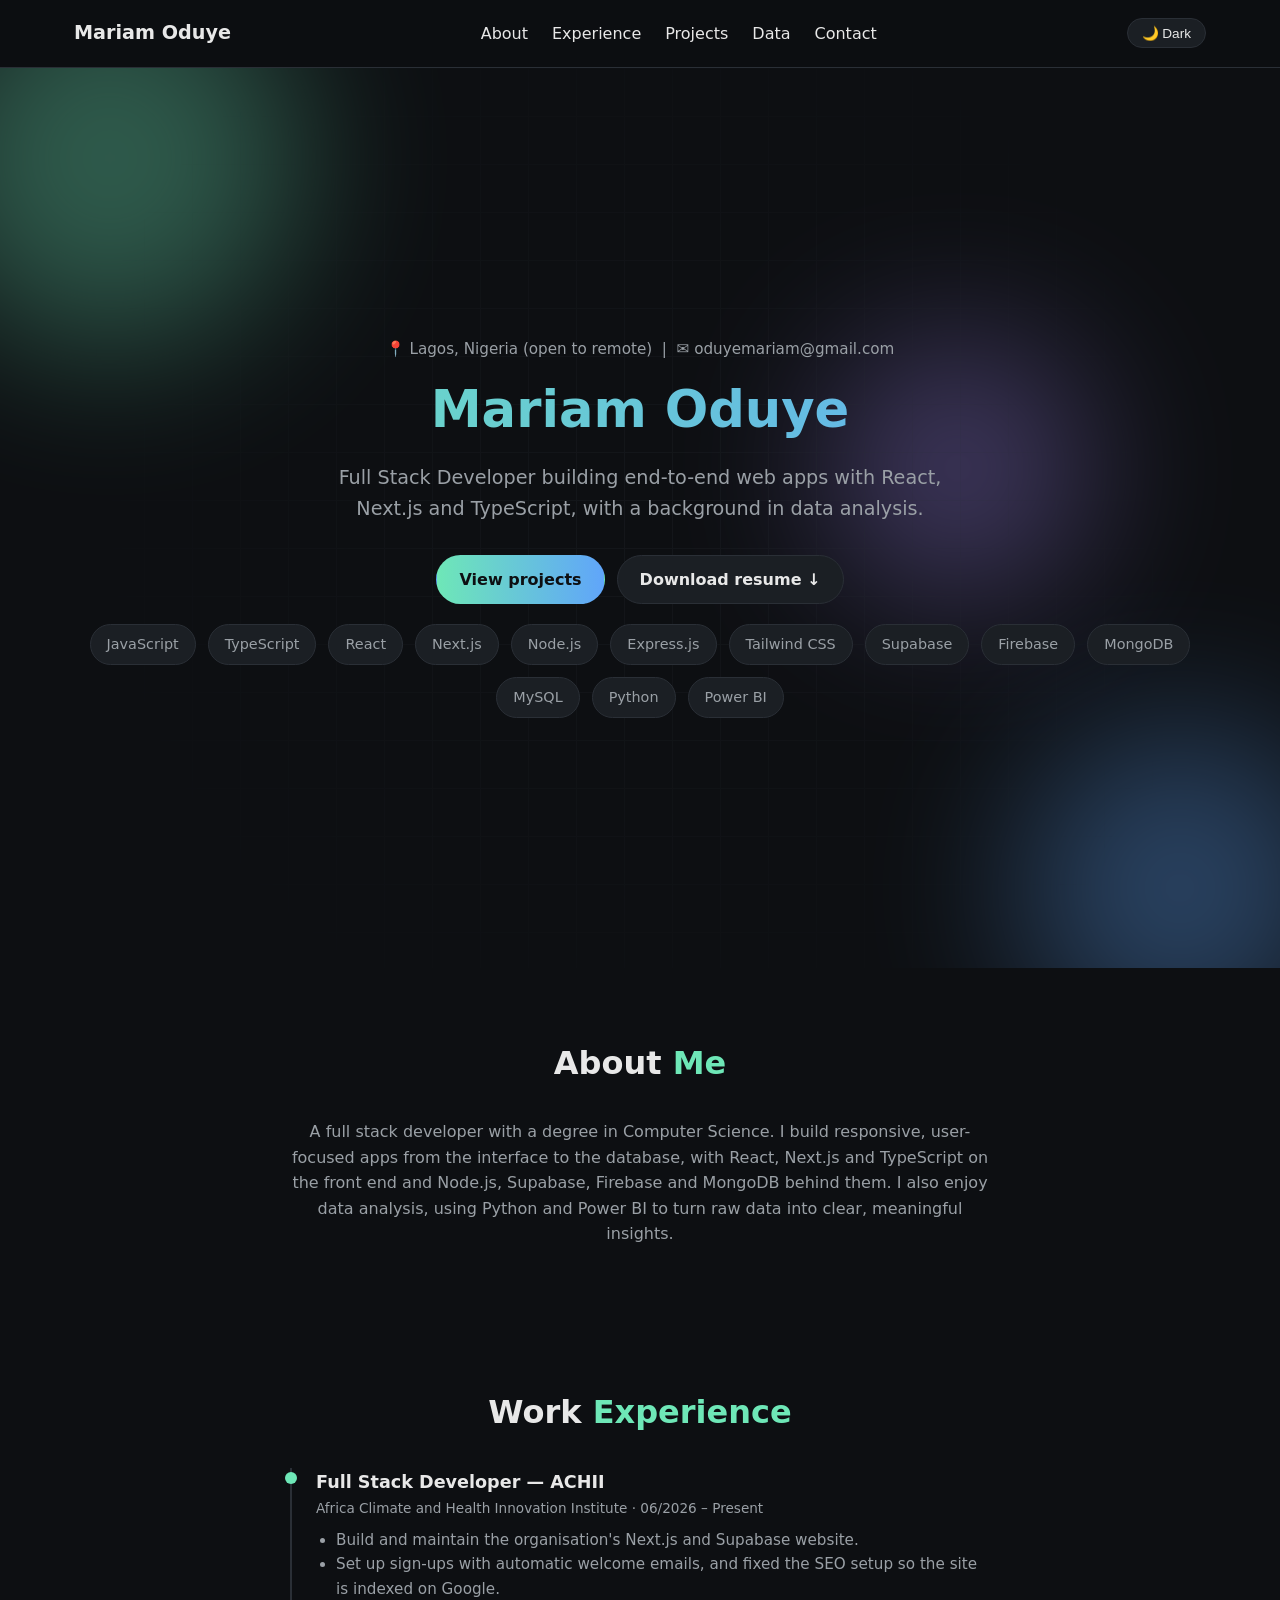
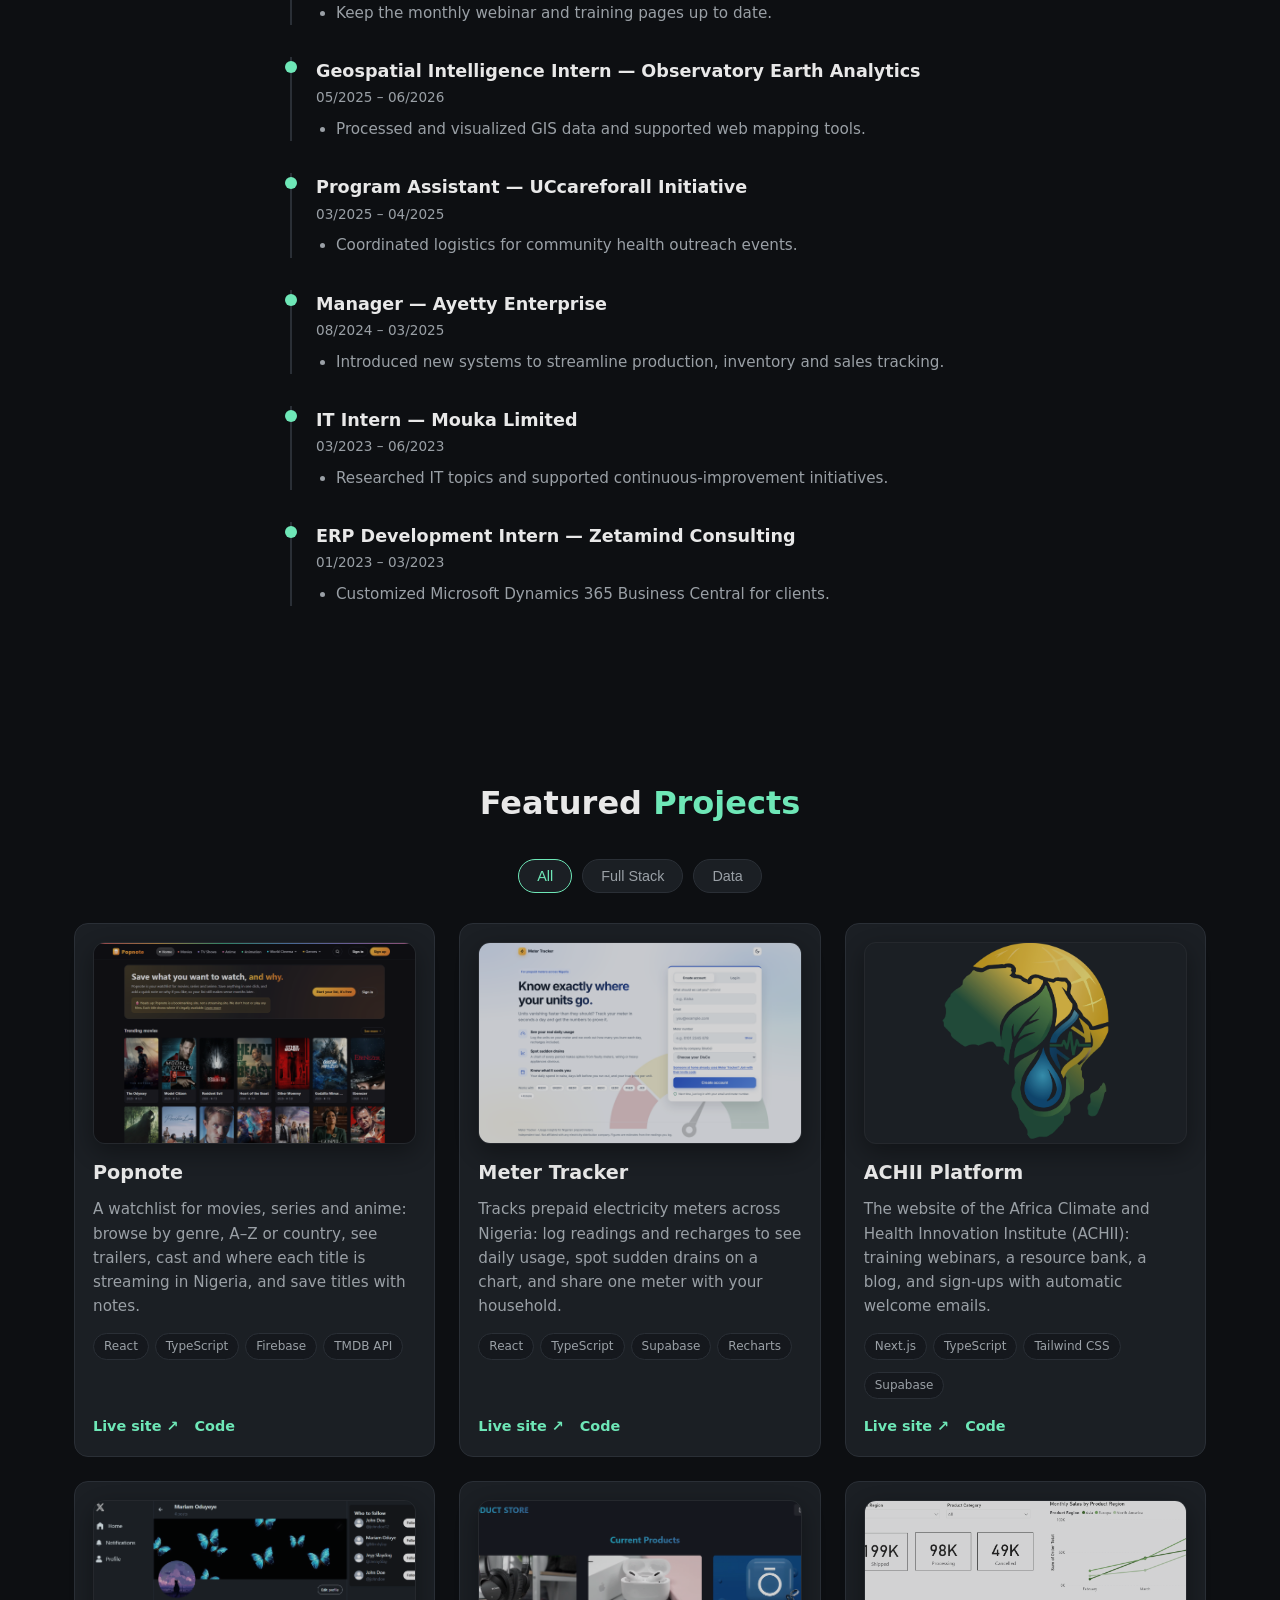
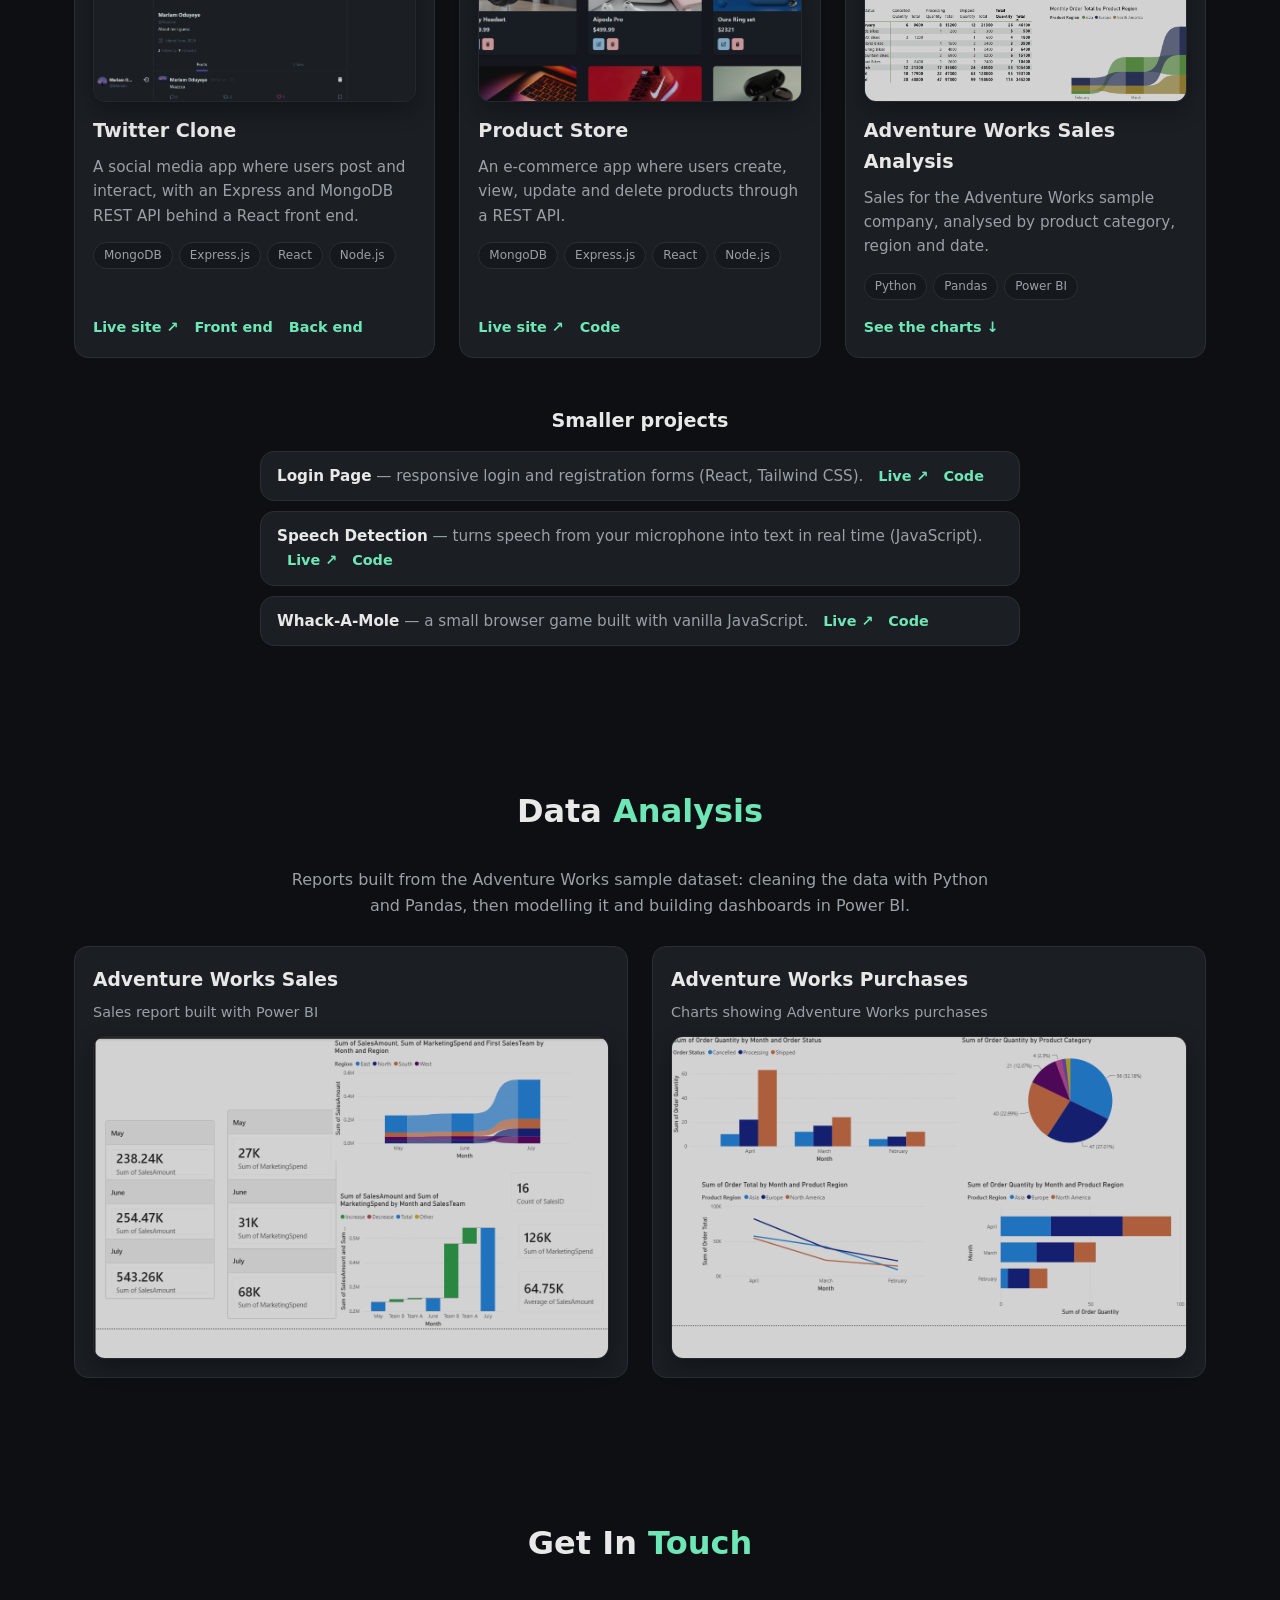
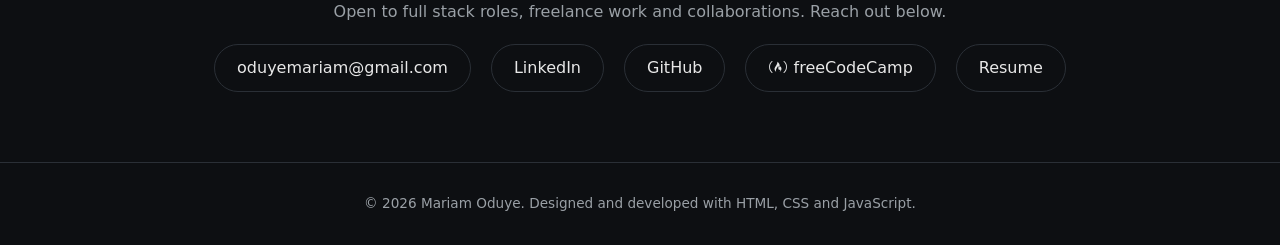
==== commit 9a8e6a06: "Experience section, resume download, code links, smaller projects, mobile cards Co-Authored-By: Clau" ====
--- a/index.html
+++ b/index.html
@@ -3,10 +3,20 @@
 <head>
 <meta charset="UTF-8" />
 <meta name="viewport" content="width=device-width, initial-scale=1.0" />
+<title>Mariam Oduye — Full Stack Developer</title>
+<meta name="description" content="Mariam Oduye is a full stack developer in Lagos, Nigeria, building web apps with React, Next.js, TypeScript, Supabase and Firebase." />
+
+<!-- How the link looks when shared on LinkedIn, WhatsApp, X, etc. -->
+<meta property="og:type" content="website" />
+<meta property="og:title" content="Mariam Oduye — Full Stack Developer" />
+<meta property="og:description" content="Live projects built with React, Next.js, TypeScript, Supabase and Firebase." />
+<meta property="og:url" content="https://mariam-oduye-portfolio.vercel.app/" />
+<meta property="og:image" content="https://mariam-oduye-portfolio.vercel.app/img/og-preview.jpg" />
+<meta name="twitter:card" content="summary_large_image" />
+
 <link rel="stylesheet" href="style.css"/>
 <link rel="stylesheet" href="https://unicons.iconscout.com/release/v4.0.8/css/line.css">
 <link rel="stylesheet" href="https://cdnjs.cloudflare.com/ajax/libs/font-awesome/6.5.1/css/all.min.css"/>
-<title>Mariam Oduye — Fullstack Developer & Data Analyst</title>
 </head>
 <body>
 
@@ -15,6 +25,7 @@
     <div class="logo">Mariam Oduye</div>
     <ul id="nav-links">
       <li><a href="#about">About</a></li>
+      <li><a href="#experience">Experience</a></li>
       <li><a href="#projects">Projects</a></li>
       <li><a href="#data">Data</a></li>
       <li><a href="#contact">Contact</a></li>
@@ -34,9 +45,13 @@
     <span></span><span></span><span></span>
   </div>
   <div class="container">
-    <p class="location">📍 Lagos, Nigeria &nbsp;|&nbsp; ✉️ oduyemariam@gmail.com</p>
+    <p class="location">📍 Lagos, Nigeria (open to remote) &nbsp;|&nbsp; ✉️ oduyemariam@gmail.com</p>
     <h1>Mariam Oduye</h1>
-    <p class="tagline">Fullstack Developer & Data Analyst — building end-to-end web apps and turning raw data into clear insights.</p>
+    <p class="tagline">Full Stack Developer building end-to-end web apps with React, Next.js and TypeScript, with a background in data analysis.</p>
+    <div class="hero-actions">
+      <a class="hero-btn primary" href="#projects">View projects</a>
+      <a class="hero-btn" href="Oduye-Mariam-Resume.pdf" target="_blank" rel="noreferrer">Download resume ↓</a>
+    </div>
     <div class="stack">
       <span>JavaScript</span>
       <span>TypeScript</span>
@@ -50,7 +65,6 @@
       <span>MongoDB</span>
       <span>MySQL</span>
       <span>Python</span>
-      <span>Pandas</span>
       <span>Power BI</span>
     </div>
   </div>
@@ -61,7 +75,7 @@
   <div class="container">
     <h2>About <span>Me</span></h2>
     <p class="about-text">
-      A fullstack web developer with a background in Computer Science. I build responsive, user-focused
+      A full stack developer with a degree in Computer Science. I build responsive, user-focused
       apps from the interface to the database, with React, Next.js and TypeScript on the front end and
       Node.js, Supabase, Firebase and MongoDB behind them. I also enjoy data analysis, using Python and
       Power BI to turn raw data into clear, meaningful insights.
@@ -69,6 +83,59 @@
   </div>
 </section>
 
+<!-- EXPERIENCE -->
+<section id="experience">
+  <div class="container">
+    <h2>Work <span>Experience</span></h2>
+    <div class="timeline">
+      <div class="timeline-item">
+        <h3>Full Stack Developer — ACHII</h3>
+        <p class="meta">Africa Climate and Health Innovation Institute · 06/2026 – Present</p>
+        <ul>
+          <li>Build and maintain the organisation's Next.js and Supabase website.</li>
+          <li>Set up sign-ups with automatic welcome emails, and fixed the SEO setup so the site is indexed on Google.</li>
+          <li>Keep the monthly webinar and training pages up to date.</li>
+        </ul>
+      </div>
+      <div class="timeline-item">
+        <h3>Geospatial Intelligence Intern — Observatory Earth Analytics</h3>
+        <p class="meta">05/2025 – 06/2026</p>
+        <ul>
+          <li>Processed and visualized GIS data and supported web mapping tools.</li>
+        </ul>
+      </div>
+      <div class="timeline-item">
+        <h3>Program Assistant — UCcareforall Initiative</h3>
+        <p class="meta">03/2025 – 04/2025</p>
+        <ul>
+          <li>Coordinated logistics for community health outreach events.</li>
+        </ul>
+      </div>
+      <div class="timeline-item">
+        <h3>Manager — Ayetty Enterprise</h3>
+        <p class="meta">08/2024 – 03/2025</p>
+        <ul>
+          <li>Introduced new systems to streamline production, inventory and sales tracking.</li>
+        </ul>
+      </div>
+      <div class="timeline-item">
+        <h3>IT Intern — Mouka Limited</h3>
+        <p class="meta">03/2023 – 06/2023</p>
+        <ul>
+          <li>Researched IT topics and supported continuous-improvement initiatives.</li>
+        </ul>
+      </div>
+      <div class="timeline-item">
+        <h3>ERP Development Intern — Zetamind Consulting</h3>
+        <p class="meta">01/2023 – 03/2023</p>
+        <ul>
+          <li>Customized Microsoft Dynamics 365 Business Central for clients.</li>
+        </ul>
+      </div>
+    </div>
+  </div>
+</section>
+
 <!-- PROJECTS -->
 <section id="projects">
   <div class="container">
@@ -76,10 +143,8 @@
 
     <div class="filters">
       <button class="active" data-filter="all">All</button>
-      <button data-filter="fullstack">Full-Stack</button>
-      <button data-filter="backend">Backend</button>
+      <button data-filter="fullstack">Full Stack</button>
       <button data-filter="data">Data</button>
-      <button data-filter="frontend">Frontend</button>
     </div>
 
     <div class="projects-grid">
@@ -87,9 +152,12 @@
       <div class="project-card" data-category="fullstack">
         <img class="images" src="img/popnote.png" alt="Popnote home page showing trending movies" />
         <h3>Popnote</h3>
-        <p>A watchlist for movies, series and anime: browse by genre, A–Z or country, see trailers, cast and where each title is streaming in Nigeria, and save titles with a note on why you want to watch them.</p>
+        <p>A watchlist for movies, series and anime: browse by genre, A–Z or country, see trailers, cast and where each title is streaming in Nigeria, and save titles with notes.</p>
         <div class="tags"><span>React</span><span>TypeScript</span><span>Firebase</span><span>TMDB API</span></div>
-        <a class="project-link" href="https://pop-note.vercel.app/" target="_blank" rel="noreferrer">Live site ↗</a>
+        <div class="project-links">
+          <a href="https://pop-note.vercel.app/" target="_blank" rel="noreferrer">Live site ↗</a>
+          <a href="https://github.com/Maemary/PopNote" target="_blank" rel="noreferrer"><i class="uil uil-github"></i> Code</a>
+        </div>
       </div>
 
       <div class="project-card" data-category="fullstack">
@@ -97,7 +165,10 @@
         <h3>Meter Tracker</h3>
         <p>Tracks prepaid electricity meters across Nigeria: log readings and recharges to see daily usage, spot sudden drains on a chart, and share one meter with your household.</p>
         <div class="tags"><span>React</span><span>TypeScript</span><span>Supabase</span><span>Recharts</span></div>
-        <a class="project-link" href="https://meter-tracker-rosy.vercel.app/" target="_blank" rel="noreferrer">Live site ↗</a>
+        <div class="project-links">
+          <a href="https://meter-tracker-rosy.vercel.app/" target="_blank" rel="noreferrer">Live site ↗</a>
+          <a href="https://github.com/Maemary/Meter-Tracker" target="_blank" rel="noreferrer"><i class="uil uil-github"></i> Code</a>
+        </div>
       </div>
 
       <div class="project-card" data-category="fullstack">
@@ -105,58 +176,65 @@
         <h3>ACHII Platform</h3>
         <p>The website of the Africa Climate and Health Innovation Institute (ACHII): training webinars, a resource bank, a blog, and sign-ups with automatic welcome emails.</p>
         <div class="tags"><span>Next.js</span><span>TypeScript</span><span>Tailwind CSS</span><span>Supabase</span></div>
-        <a class="project-link" href="https://achii.co" target="_blank" rel="noreferrer">Live site ↗</a>
+        <div class="project-links">
+          <a href="https://achii.co" target="_blank" rel="noreferrer">Live site ↗</a>
+          <a href="https://github.com/Maemary/ACHII" target="_blank" rel="noreferrer"><i class="uil uil-github"></i> Code</a>
+        </div>
       </div>
 
       <div class="project-card" data-category="fullstack">
         <img class="images" src="img/twitter.png" alt="Twitter clone feed" />
         <h3>Twitter Clone</h3>
-        <p>A social media application where users can post and interact in real time.</p>
+        <p>A social media app where users post and interact, with an Express and MongoDB REST API behind a React front end.</p>
         <div class="tags"><span>MongoDB</span><span>Express.js</span><span>React</span><span>Node.js</span></div>
-        <a class="project-link" href="https://twitter-clone-frontend-alpha-six.vercel.app/" target="_blank" rel="noreferrer">Live site ↗</a>
+        <div class="project-links">
+          <a href="https://twitter-clone-frontend-alpha-six.vercel.app/" target="_blank" rel="noreferrer">Live site ↗</a>
+          <a href="https://github.com/Maemary/Twitter-Clone-frontend-" target="_blank" rel="noreferrer"><i class="uil uil-github"></i> Front end</a>
+          <a href="https://github.com/Maemary/Twitter-Clone-backend" target="_blank" rel="noreferrer"><i class="uil uil-github"></i> Back end</a>
+        </div>
       </div>
 
       <div class="project-card" data-category="fullstack">
         <img class="images" src="img/store.png" alt="Product store page" />
         <h3>Product Store</h3>
-        <p>An e-commerce application where users can create, view, update and delete products.</p>
+        <p>An e-commerce app where users create, view, update and delete products through a REST API.</p>
         <div class="tags"><span>MongoDB</span><span>Express.js</span><span>React</span><span>Node.js</span></div>
-        <a class="project-link" href="https://product-store-wa7o.onrender.com/" target="_blank" rel="noreferrer">Live site ↗</a>
+        <div class="project-links">
+          <a href="https://product-store-wa7o.onrender.com/" target="_blank" rel="noreferrer">Live site ↗</a>
+          <a href="https://github.com/Maemary/Product-Store" target="_blank" rel="noreferrer"><i class="uil uil-github"></i> Code</a>
+        </div>
       </div>
 
       <div class="project-card" data-category="data">
         <img class="images" src="img/Screenshot 2026-06-13 232346.png" alt="Graph of Adventure Works sales data"/>
         <h3>Adventure Works Sales Analysis</h3>
-        <p>Adventure Works sales analysed by product category, region and date.</p>
+        <p>Sales for the Adventure Works sample company, analysed by product category, region and date.</p>
         <div class="tags"><span>Python</span><span>Pandas</span><span>Power BI</span></div>
-        <a class="project-link" href="#data">See the charts ↓</a>
-      </div>
-
-      <div class="project-card" data-category="frontend">
-        <img class="images" src="img/lasswa.png" alt="Login page"/>
-        <h3>Login Page</h3>
-        <p>A responsive interface with login and registration forms.</p>
-        <div class="tags"><span>React</span><span>Tailwind</span><span>HTML/CSS</span><span>JavaScript</span></div>
-        <a class="project-link" href="https://laswwa-wmdmc.vercel.app/login" target="_blank" rel="noreferrer">Live site ↗</a>
-      </div>
-
-      <div class="project-card" data-category="frontend">
-        <img class="images" src="https://i.postimg.cc/zGz4M7vx/3138804-middle.png" alt="Microphone illustration"/>
-        <h3>Speech Detection</h3>
-        <p>A speech-to-text web app that turns audio from your microphone into text in real time.</p>
-        <div class="tags"><span>HTML</span><span>CSS</span><span>JavaScript</span></div>
-        <a class="project-link" href="https://maemary.github.io/Speech-Detection/" target="_blank" rel="noreferrer">Live site ↗</a>
-      </div>
-
-      <div class="project-card" data-category="frontend">
-        <img class="images" src="img/whack.png" alt="Whack-A-Mole game"/>
-        <h3>Whack-A-Mole</h3>
-        <p>Click the moles as they pop up to score points. Built with vanilla JavaScript for DOM manipulation and game logic.</p>
-        <div class="tags"><span>JavaScript</span><span>HTML</span><span>CSS</span></div>
-        <a class="project-link" href="https://maemary.github.io/Whack-A-Mole/" target="_blank" rel="noreferrer">Live site ↗</a>
-      </div>
-
-    </div>
+        <div class="project-links">
+          <a href="#data">See the charts ↓</a>
+        </div>
+      </div>
+
+    </div>
+
+    <h3 class="small-heading">Smaller projects</h3>
+    <ul class="small-projects">
+      <li>
+        <strong>Login Page</strong> — responsive login and registration forms (React, Tailwind CSS).
+        <a href="https://laswwa-wmdmc.vercel.app/login" target="_blank" rel="noreferrer">Live ↗</a>
+        <a href="https://github.com/Maemary/Login" target="_blank" rel="noreferrer">Code</a>
+      </li>
+      <li>
+        <strong>Speech Detection</strong> — turns speech from your microphone into text in real time (JavaScript).
+        <a href="https://maemary.github.io/Speech-Detection/" target="_blank" rel="noreferrer">Live ↗</a>
+        <a href="https://github.com/Maemary/Speech-Detection" target="_blank" rel="noreferrer">Code</a>
+      </li>
+      <li>
+        <strong>Whack-A-Mole</strong> — a small browser game built with vanilla JavaScript.
+        <a href="https://maemary.github.io/Whack-A-Mole/" target="_blank" rel="noreferrer">Live ↗</a>
+        <a href="https://github.com/Maemary/Whack-A-Mole" target="_blank" rel="noreferrer">Code</a>
+      </li>
+    </ul>
   </div>
 </section>
 
@@ -164,6 +242,10 @@
 <section id="data">
   <div class="container">
     <h2>Data <span>Analysis</span></h2>
+    <p class="about-text section-intro">
+      Reports built from the Adventure Works sample dataset: cleaning the data with Python and Pandas,
+      then modelling it and building dashboards in Power BI.
+    </p>
     <div class="chart-grid">
       <div class="chart-card">
         <h3>Adventure Works Sales</h3>
@@ -183,18 +265,19 @@
 <section id="contact" class="contact">
   <div class="container">
     <h2>Get In <span>Touch</span></h2>
-    <p class="about-text">Open to fullstack and data analyst roles, freelance work, or collaborations. Reach out below.</p>
+    <p class="about-text">Open to full stack roles, freelance work and collaborations. Reach out below.</p>
     <div class="links">
       <a href="mailto:oduyemariam@gmail.com"><i class="uil uil-envelope-edit contact-card-icon"></i>  oduyemariam@gmail.com</a>
       <a href="https://www.linkedin.com/in/mariam-oduye-830911239/" target="_blank" rel="noreferrer"><i class="uil uil-linkedin"></i>  LinkedIn</a>
       <a href="https://github.com/Maemary" target="_blank" rel="noreferrer"><i class="uil uil-github"></i>  GitHub</a>
-      <a href="https://www.freecodecamp.org/maemary12" target="_blank" rel="noreferrer"><i class="fab fa-free-code-camp fa-fw"></i>  FreeCodeCamp</a>
+      <a href="https://www.freecodecamp.org/maemary12" target="_blank" rel="noreferrer"><i class="fab fa-free-code-camp fa-fw"></i>  freeCodeCamp</a>
+      <a href="Oduye-Mariam-Resume.pdf" target="_blank" rel="noreferrer"><i class="uil uil-file-download"></i>  Resume</a>
     </div>
   </div>
 </section>
 
 <footer>
- © 2026 Mariam Oduye. Designed and developed with HTML, CSS, and JavaScript.
+ © 2026 Mariam Oduye. Designed and developed with HTML, CSS and JavaScript.
 </footer>
 
 <script src="script.js"></script>
--- a/style.css
+++ b/style.css
@@ -248,19 +248,51 @@
       font-size:1rem;
     }
 
-    /* PROJECTS: 3 per row on mobile */
-    .projects-grid{grid-template-columns:repeat(3,1fr);gap:8px;}
-    .project-card{padding:8px;border-radius:10px;}
-    .project-card .images{height:60px;border-radius:6px;}
-    .project-card h3{font-size:.7rem;margin-bottom:2px;line-height:1.2;}
-    .project-card p, .project-card .tags{display:none;}
-    .project-card .images{margin-bottom:6px;aspect-ratio:auto;}
-    .project-link{font-size:.6rem;}
-
-    /* DATA ANALYSIS: 3 per row on mobile */
-    .chart-grid{grid-template-columns:repeat(3,1fr);gap:8px;max-width:100%;}
-    .chart-card{padding:8px;max-width:none;border-radius:10px;}
-    .chart-card img{height:60px;aspect-ratio:auto;border-radius:6px;}
-    .chart-card h3{font-size:.7rem;margin-bottom:2px;line-height:1.2;}
-    .chart-card p{display:none;}
-  }+    /* PROJECTS: one readable card per row on phones */
+    .projects-grid{grid-template-columns:1fr;gap:16px;}
+    .project-card{padding:14px;}
+
+    /* DATA: one chart per row on phones */
+    .chart-grid{grid-template-columns:1fr;gap:16px;}
+    .chart-card{padding:14px;}
+    .hero{min-height:auto;padding:90px 20px 60px;}
+  }
+/* HERO BUTTONS */
+.hero-actions{
+  display:flex;gap:12px;justify-content:center;flex-wrap:wrap;margin-bottom:8px;
+  opacity:0;animation:fadeUp .6s ease-out .5s forwards;
+}
+.hero-btn{
+  padding:11px 22px;border-radius:30px;font-weight:600;
+  border:1px solid var(--border);color:var(--text);background:var(--card);
+}
+.hero-btn.primary{
+  background:linear-gradient(90deg,var(--accent),var(--accent2));
+  color:#0d0f12;border-color:transparent;
+}
+.hero-btn:hover{text-decoration:none;transform:translateY(-2px);}
+
+/* PROJECT LINKS (live site + code) */
+.project-links{
+  margin-top:auto;display:flex;flex-wrap:wrap;gap:8px 16px;
+  font-weight:600;font-size:.9rem;
+}
+
+/* SMALLER PROJECTS */
+.small-heading{text-align:center;margin:48px 0 14px;font-size:1.2rem;}
+.small-projects{
+  list-style:none;max-width:760px;margin:0 auto;display:grid;gap:10px;
+}
+.small-projects li{
+  background:var(--card);border:1px solid var(--border);border-radius:var(--radius);
+  padding:12px 16px;color:var(--muted);font-size:.95rem;
+}
+.small-projects strong{color:var(--text);}
+.small-projects a{margin-left:10px;font-weight:600;font-size:.9rem;}
+
+/* DATA INTRO */
+.section-intro{margin-bottom:28px;}
+
+/* EXPERIENCE: a little more breathing room */
+.timeline-item h3{margin-bottom:2px;}
+.timeline-item ul{margin-top:4px;}
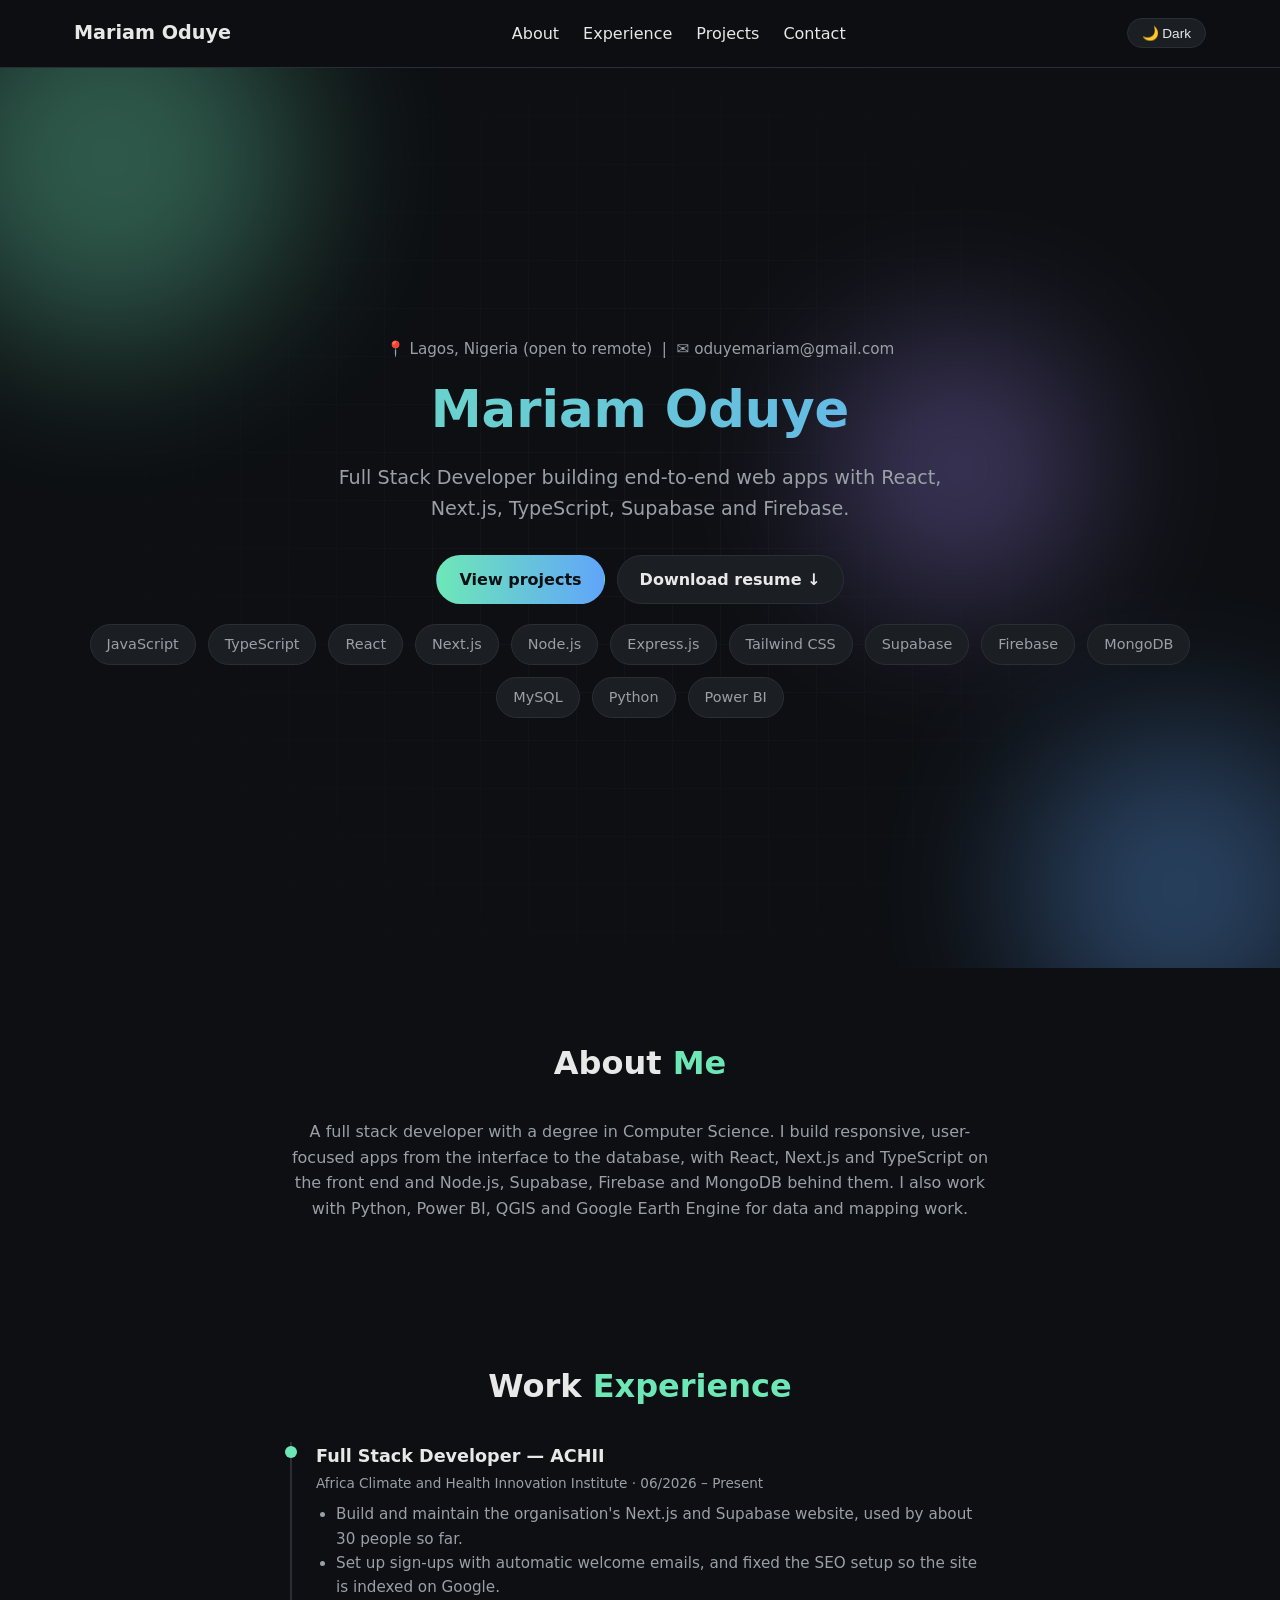
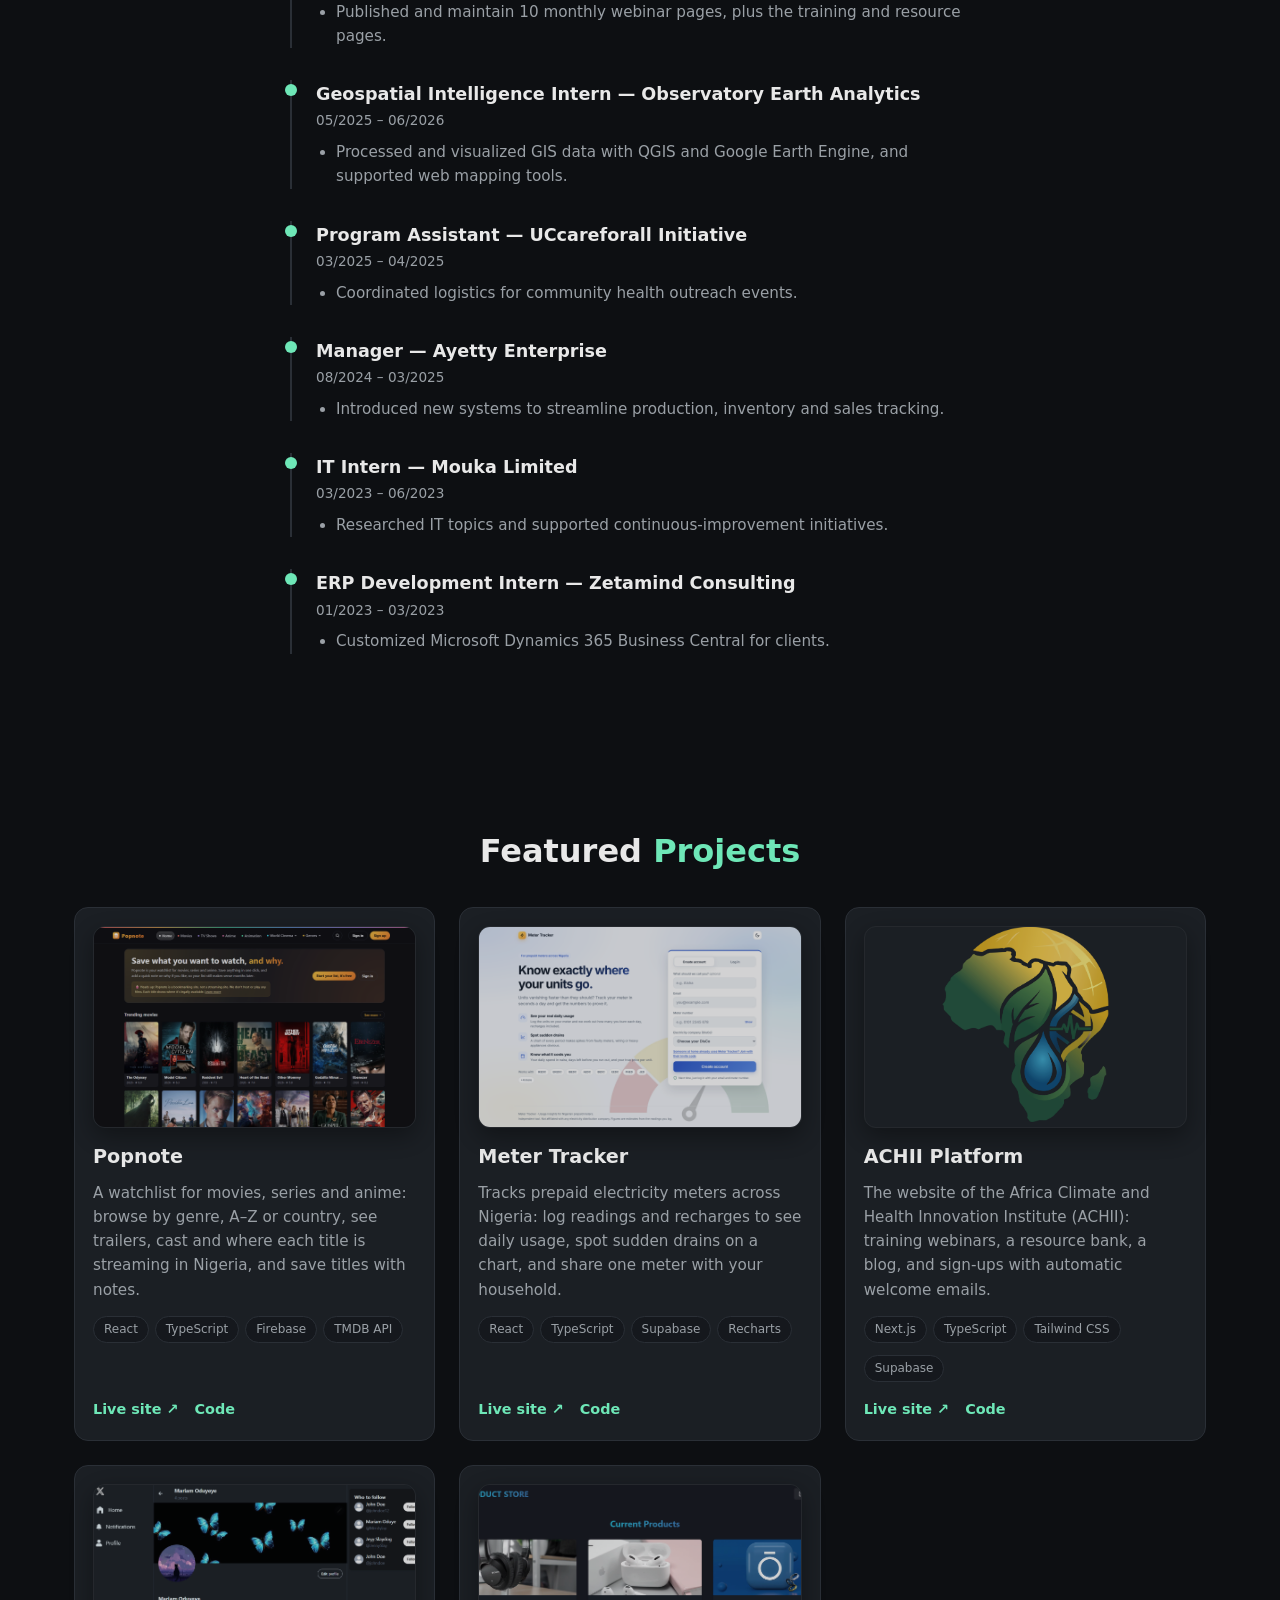
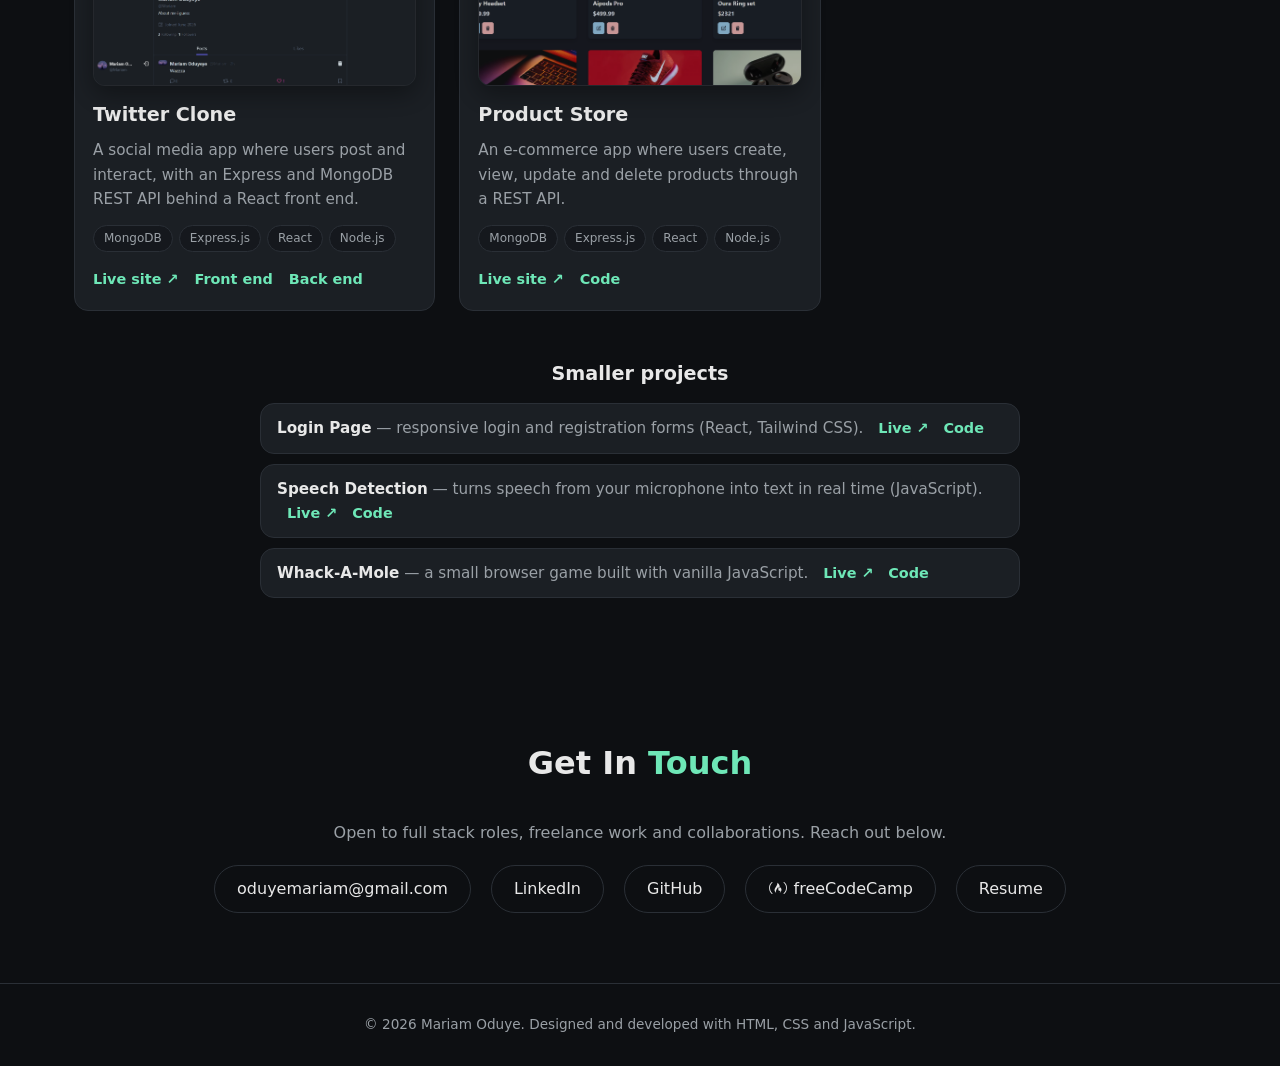
==== commit bac1776b: "Add ACHII and GIS details, remove data analysis section for now Co-Authored-By: Claude Opus 5.5 <nor" ====
--- a/index.html
+++ b/index.html
@@ -27,7 +27,6 @@
       <li><a href="#about">About</a></li>
       <li><a href="#experience">Experience</a></li>
       <li><a href="#projects">Projects</a></li>
-      <li><a href="#data">Data</a></li>
       <li><a href="#contact">Contact</a></li>
     </ul>
     <div class="nav-actions">
@@ -47,7 +46,7 @@
   <div class="container">
     <p class="location">📍 Lagos, Nigeria (open to remote) &nbsp;|&nbsp; ✉️ oduyemariam@gmail.com</p>
     <h1>Mariam Oduye</h1>
-    <p class="tagline">Full Stack Developer building end-to-end web apps with React, Next.js and TypeScript, with a background in data analysis.</p>
+    <p class="tagline">Full Stack Developer building end-to-end web apps with React, Next.js, TypeScript, Supabase and Firebase.</p>
     <div class="hero-actions">
       <a class="hero-btn primary" href="#projects">View projects</a>
       <a class="hero-btn" href="Oduye-Mariam-Resume.pdf" target="_blank" rel="noreferrer">Download resume ↓</a>
@@ -77,8 +76,8 @@
     <p class="about-text">
       A full stack developer with a degree in Computer Science. I build responsive, user-focused
       apps from the interface to the database, with React, Next.js and TypeScript on the front end and
-      Node.js, Supabase, Firebase and MongoDB behind them. I also enjoy data analysis, using Python and
-      Power BI to turn raw data into clear, meaningful insights.
+      Node.js, Supabase, Firebase and MongoDB behind them. I also work with Python, Power BI, QGIS
+      and Google Earth Engine for data and mapping work.
     </p>
   </div>
 </section>
@@ -92,16 +91,16 @@
         <h3>Full Stack Developer — ACHII</h3>
         <p class="meta">Africa Climate and Health Innovation Institute · 06/2026 – Present</p>
         <ul>
-          <li>Build and maintain the organisation's Next.js and Supabase website.</li>
+          <li>Build and maintain the organisation's Next.js and Supabase website, used by about 30 people so far.</li>
           <li>Set up sign-ups with automatic welcome emails, and fixed the SEO setup so the site is indexed on Google.</li>
-          <li>Keep the monthly webinar and training pages up to date.</li>
+          <li>Published and maintain 10 monthly webinar pages, plus the training and resource pages.</li>
         </ul>
       </div>
       <div class="timeline-item">
         <h3>Geospatial Intelligence Intern — Observatory Earth Analytics</h3>
         <p class="meta">05/2025 – 06/2026</p>
         <ul>
-          <li>Processed and visualized GIS data and supported web mapping tools.</li>
+          <li>Processed and visualized GIS data with QGIS and Google Earth Engine, and supported web mapping tools.</li>
         </ul>
       </div>
       <div class="timeline-item">
@@ -140,12 +139,6 @@
 <section id="projects">
   <div class="container">
     <h2>Featured <span>Projects</span></h2>
-
-    <div class="filters">
-      <button class="active" data-filter="all">All</button>
-      <button data-filter="fullstack">Full Stack</button>
-      <button data-filter="data">Data</button>
-    </div>
 
     <div class="projects-grid">
 
@@ -202,16 +195,6 @@
         <div class="project-links">
           <a href="https://product-store-wa7o.onrender.com/" target="_blank" rel="noreferrer">Live site ↗</a>
           <a href="https://github.com/Maemary/Product-Store" target="_blank" rel="noreferrer"><i class="uil uil-github"></i> Code</a>
-        </div>
-      </div>
-
-      <div class="project-card" data-category="data">
-        <img class="images" src="img/Screenshot 2026-06-13 232346.png" alt="Graph of Adventure Works sales data"/>
-        <h3>Adventure Works Sales Analysis</h3>
-        <p>Sales for the Adventure Works sample company, analysed by product category, region and date.</p>
-        <div class="tags"><span>Python</span><span>Pandas</span><span>Power BI</span></div>
-        <div class="project-links">
-          <a href="#data">See the charts ↓</a>
         </div>
       </div>
 
@@ -238,29 +221,6 @@
   </div>
 </section>
 
-<!-- DATA SECTION -->
-<section id="data">
-  <div class="container">
-    <h2>Data <span>Analysis</span></h2>
-    <p class="about-text section-intro">
-      Reports built from the Adventure Works sample dataset: cleaning the data with Python and Pandas,
-      then modelling it and building dashboards in Power BI.
-    </p>
-    <div class="chart-grid">
-      <div class="chart-card">
-        <h3>Adventure Works Sales</h3>
-        <p>Sales report built with Power BI</p>
-        <img src="img/Screenshot (13).png" alt="Adventure Works sales report in Power BI"/>
-      </div>
-      <div class="chart-card">
-        <h3>Adventure Works Purchases</h3>
-        <p>Charts showing Adventure Works purchases</p>
-        <img src="img/Screenshot 2026-06-12 202627.png" alt="Adventure Works purchases charts"/>
-      </div>
-    </div>
-  </div>
-</section>
-
 <!-- CONTACT -->
 <section id="contact" class="contact">
   <div class="container">
